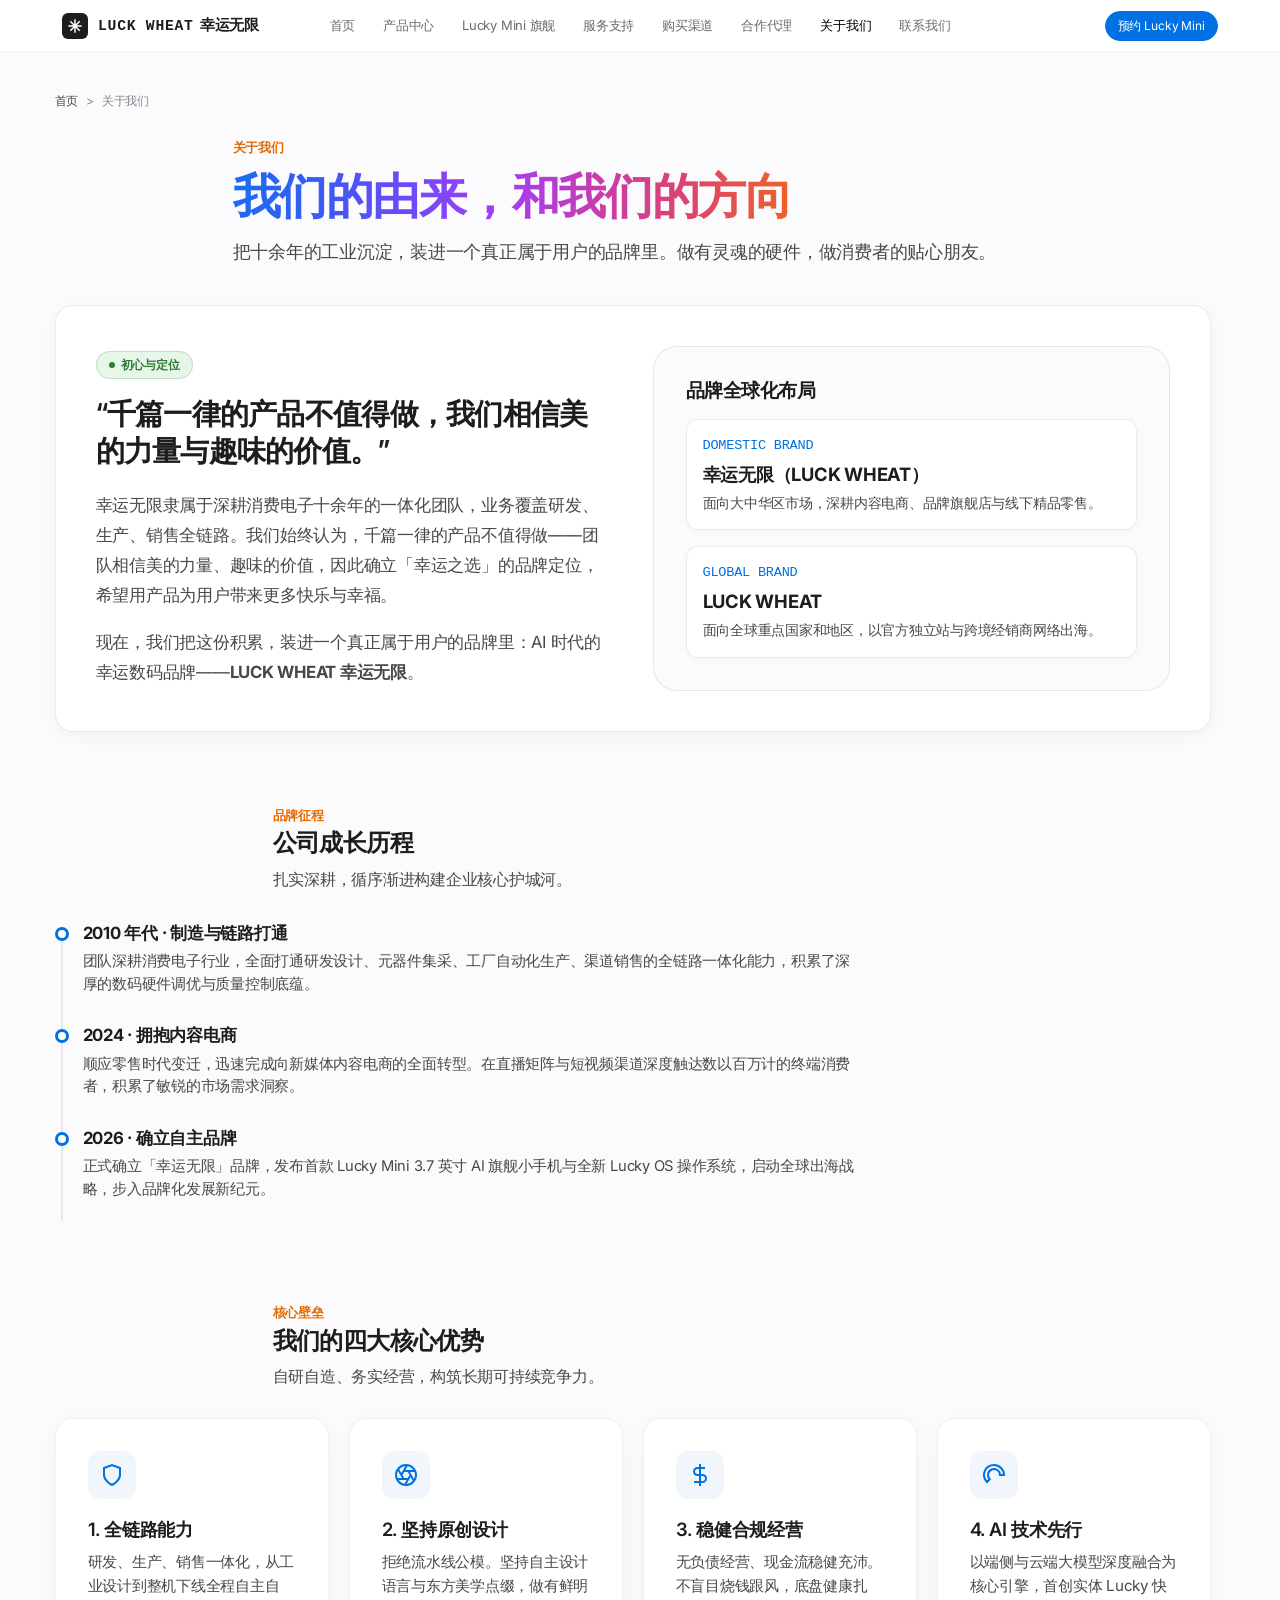
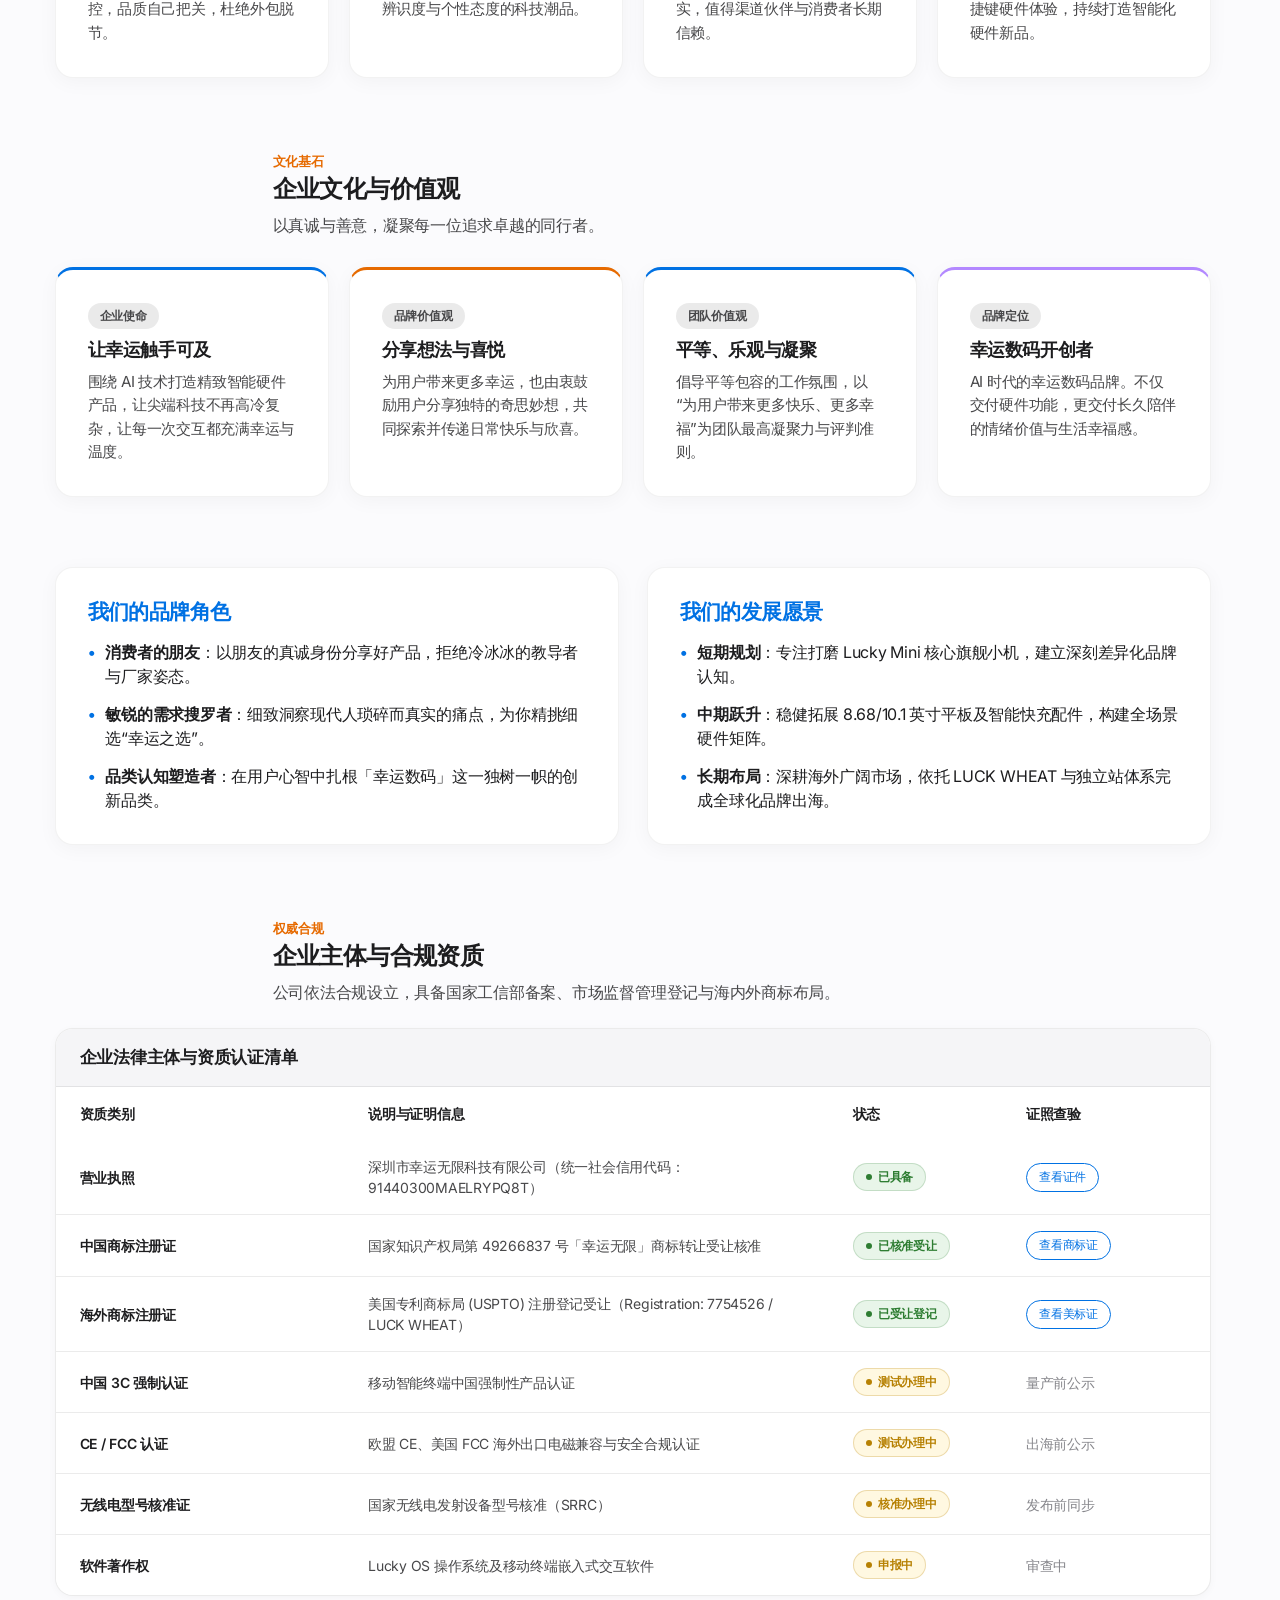
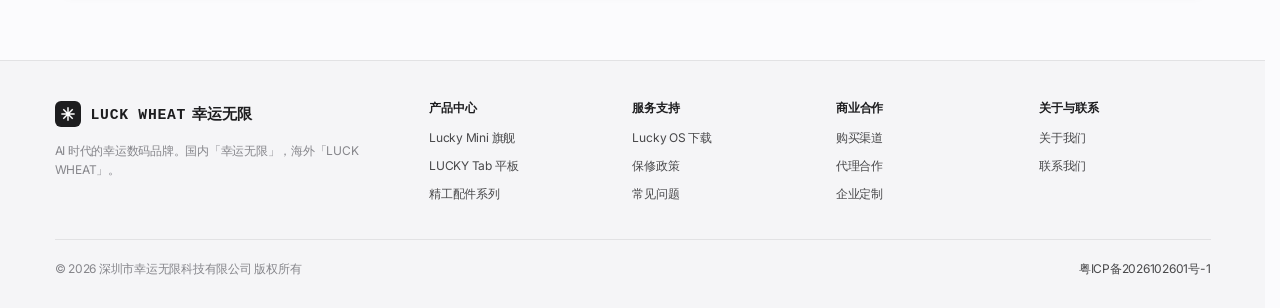
==== about.html @ 223f5fdf "feat: initial commit of luckwheat website" ====
<!DOCTYPE html>
<html lang="zh-CN">
<head>
  <meta charset="UTF-8">
  <meta name="viewport" content="width=device-width, initial-scale=1.0">
  <title>关于我们 - 我们的由来，和我们的方向 | LUCK WHEAT 幸运无限官方网站</title>
  <meta name="description" content="关于幸运无限（Lucky Infinite）与海外品牌 LUCK WHEAT：深耕消费电子十余年一体化团队，自研自产，以 AI 硬件与原创设计打造属于时代的幸运数码。">
  <link rel="stylesheet" href="css/style.css?v=20261116_v6">
</head>
<body>
  <a href="#main-content" class="skip-link">跳转到主要内容</a>

  <header class="site-header">
    <div class="container header-inner">
      <a href="index.html" class="brand-logo" aria-label="幸运无限官方网站首页">
        <div class="brand-symbol">
          <svg viewBox="0 0 24 24" fill="none" stroke="currentColor" stroke-width="2.2">
            <path d="M12 2v20M2 12h20M4.93 4.93l14.14 14.14M4.93 19.07L19.07 4.93"/>
          </svg>
        </div>
        <div class="brand-text">
          <span class="brand-en">LUCK WHEAT</span>
          <span class="brand-cn">幸运无限</span>
        </div>
      </a>

      <nav aria-label="主网站导航">
        <ul class="nav-menu">
          <li><a href="index.html" class="nav-link">首页</a></li>
          <li><a href="products.html" class="nav-link">产品中心</a></li>
          <li><a href="lucky-mini.html" class="nav-link">Lucky Mini 旗舰</a></li>
          <li><a href="support.html" class="nav-link">服务支持</a></li>
          <li><a href="channels.html" class="nav-link">购买渠道</a></li>
          <li><a href="partners.html" class="nav-link">合作代理</a></li>
          <li><a href="about.html" class="nav-link active" aria-current="page">关于我们</a></li>
          <li><a href="contact.html" class="nav-link">联系我们</a></li>
        </ul>
      </nav>

      <div class="header-actions">
        <a href="lucky-mini.html" class="btn btn-primary btn-sm btn-header-cta">预约 Lucky Mini</a>
        <button class="menu-toggle" aria-label="打开导航菜单" aria-expanded="false" type="button">
          <svg viewBox="0 0 24 24" fill="none" stroke="currentColor" stroke-width="2">
            <line x1="3" y1="12" x2="21" y2="12"></line>
            <line x1="3" y1="6" x2="21" y2="6"></line>
            <line x1="3" y1="18" x2="21" y2="18"></line>
          </svg>
        </button>
      </div>
    </div>
  </header>

  <main id="main-content">
    <!-- 8.1 页头 -->
    <section class="section" style="padding-top: 40px; padding-bottom: 40px;" aria-labelledby="about-title">
      <div class="container">
        <nav class="breadcrumbs" aria-label="面包屑导航">
          <a href="index.html">首页</a>
          <span aria-hidden="true">&gt;</span>
          <span aria-current="page">关于我们</span>
        </nav>

        <div class="section-header" style="text-align: left; margin-bottom: 40px; max-width: 800px;">
          <span class="eyebrow">关于我们</span>
          <h1 id="about-title" class="section-title">我们的由来，和我们的方向</h1>
          <p class="section-desc">
            把十余年的工业沉淀，装进一个真正属于用户的品牌里。做有灵魂的硬件，做消费者的贴心朋友。
          </p>
        </div>

        <!-- 8.2 公司简介 -->
        <div class="card" style="padding: 40px; margin-bottom: 70px; background: #ffffff; border: 1px solid rgba(0,0,0,0.08);">
          <div class="grid-2" style="gap: 40px; align-items: center;">
            <div>
              <span class="badge badge-live" style="margin-bottom: 16px;">初心与定位</span>
              <h2 style="font-size: 1.8rem; margin-bottom: 20px; line-height: 1.3;">
                “千篇一律的产品不值得做，我们相信美的力量与趣味的价值。”
              </h2>
              <p style="font-size: 1.05rem; line-height: 1.8; color: var(--text-secondary); margin-bottom: 16px;">
                幸运无限隶属于深耕消费电子十余年的一体化团队，业务覆盖研发、生产、销售全链路。我们始终认为，千篇一律的产品不值得做——团队相信美的力量、趣味的价值，因此确立「幸运之选」的品牌定位，希望用产品为用户带来更多快乐与幸福。
              </p>
              <p style="font-size: 1.05rem; line-height: 1.8; color: var(--text-secondary);">
                现在，我们把这份积累，装进一个真正属于用户的品牌里：AI 时代的幸运数码品牌——<strong>LUCK WHEAT 幸运无限</strong>。
              </p>
            </div>

            <div style="background: #fbfbfd; border: 1px solid var(--border-hairline); border-radius: var(--radius-lg); padding: 32px;">
              <h3 style="font-size: 1.2rem; margin-bottom: 18px; color: var(--text-primary);">品牌全球化布局</h3>
              <div style="display: flex; flex-direction: column; gap: 16px;">
                <div style="padding: 16px; background: #ffffff; border-radius: 12px; border: 1px solid var(--border-hairline); box-shadow: var(--shadow-subtle);">
                  <div style="font-size: 0.85rem; color: var(--brand-primary); font-family: var(--font-mono);">DOMESTIC BRAND</div>
                  <div style="font-size: 1.15rem; font-weight: 700; color: var(--text-primary); margin: 4px 0;">幸运无限（LUCK WHEAT）</div>
                  <p style="font-size: 0.88rem; color: var(--text-secondary);">面向大中华区市场，深耕内容电商、品牌旗舰店与线下精品零售。</p>
                </div>

                <div style="padding: 16px; background: #ffffff; border-radius: 12px; border: 1px solid var(--border-hairline); box-shadow: var(--shadow-subtle);">
                  <div style="font-size: 0.85rem; color: var(--brand-cyan); font-family: var(--font-mono);">GLOBAL BRAND</div>
                  <div style="font-size: 1.15rem; font-weight: 700; color: var(--text-primary); margin: 4px 0;">LUCK WHEAT</div>
                  <p style="font-size: 0.88rem; color: var(--text-secondary);">面向全球重点国家和地区，以官方独立站与跨境经销商网络出海。</p>
                </div>
              </div>
            </div>
          </div>
        </div>

        <!-- 8.3 公司历程三节点 -->
        <section style="margin-bottom: 70px;" aria-labelledby="timeline-title">
          <div class="section-header" style="text-align: left; margin-bottom: 30px;">
            <span class="eyebrow">品牌征程</span>
            <h2 id="timeline-title" style="font-size: 1.5rem; margin-bottom: 10px;">公司成长历程</h2>
            <p style="color: var(--text-secondary);">扎实深耕，循序渐进构建企业核心护城河。</p>
          </div>

          <div class="timeline" style="max-width: 800px;">
            <div class="timeline-item">
              <div class="timeline-year">2010 年代 · 制造与链路打通</div>
              <div class="timeline-content">
                团队深耕消费电子行业，全面打通研发设计、元器件集采、工厂自动化生产、渠道销售的全链路一体化能力，积累了深厚的数码硬件调优与质量控制底蕴。
              </div>
            </div>

            <div class="timeline-item">
              <div class="timeline-year">2024 · 拥抱内容电商</div>
              <div class="timeline-content">
                顺应零售时代变迁，迅速完成向新媒体内容电商的全面转型。在直播矩阵与短视频渠道深度触达数以百万计的终端消费者，积累了敏锐的市场需求洞察。
              </div>
            </div>

            <div class="timeline-item">
              <div class="timeline-year">2026 · 确立自主品牌</div>
              <div class="timeline-content">
                正式确立「幸运无限」品牌，发布首款 Lucky Mini 3.7 英寸 AI 旗舰小手机与全新 Lucky OS 操作系统，启动全球出海战略，步入品牌化发展新纪元。
              </div>
            </div>
          </div>
        </section>

        <!-- 8.4 核心优势四条 -->
        <section style="margin-bottom: 70px;" aria-labelledby="strengths-title">
          <div class="section-header" style="text-align: left; margin-bottom: 30px;">
            <span class="eyebrow">核心壁垒</span>
            <h2 id="strengths-title" style="font-size: 1.5rem; margin-bottom: 10px;">我们的四大核心优势</h2>
            <p style="color: var(--text-secondary);">自研自造、务实经营，构筑长期可持续竞争力。</p>
          </div>

          <div class="grid-4">
            <div class="card">
              <div class="card-icon">
                <svg viewBox="0 0 24 24" fill="none" stroke="currentColor" stroke-width="2"><path d="M12 22s8-4 8-10V5l-8-3-8 3v7c0 6 8 10 8 10z"></path></svg>
              </div>
              <h3 class="card-title" style="font-size: 1.15rem;">1. 全链路能力</h3>
              <p class="card-desc">研发、生产、销售一体化，从工业设计到整机下线全程自主自控，品质自己把关，杜绝外包脱节。</p>
            </div>

            <div class="card">
              <div class="card-icon">
                <svg viewBox="0 0 24 24" fill="none" stroke="currentColor" stroke-width="2"><circle cx="12" cy="12" r="10"></circle><path d="M14.31 8l5.74 9.94M9.69 8h11.48M7.38 12l5.74-9.94M9.69 16L3.95 6.06M14.31 16H2.83M16.62 12l-5.74 9.94"></path></svg>
              </div>
              <h3 class="card-title" style="font-size: 1.15rem;">2. 坚持原创设计</h3>
              <p class="card-desc">拒绝流水线公模。坚持自主设计语言与东方美学点缀，做有鲜明辨识度与个性态度的科技潮品。</p>
            </div>

            <div class="card">
              <div class="card-icon">
                <svg viewBox="0 0 24 24" fill="none" stroke="currentColor" stroke-width="2"><line x1="12" y1="1" x2="12" y2="23"></line><path d="M17 5H9.5a3.5 3.5 0 0 0 0 7h5a3.5 3.5 0 0 1 0 7H6"></path></svg>
              </div>
              <h3 class="card-title" style="font-size: 1.15rem;">3. 稳健合规经营</h3>
              <p class="card-desc">无负债经营、现金流稳健充沛。不盲目烧钱跟风，底盘健康扎实，值得渠道伙伴与消费者长期信赖。</p>
            </div>

            <div class="card">
              <div class="card-icon">
                <svg viewBox="0 0 24 24" fill="none" stroke="currentColor" stroke-width="2"><path d="M12 2a10 10 0 0 0-7.07 17.07l2.83-2.83A6 6 0 1 1 18 12h4a10 10 0 0 0-10-10z"></path></svg>
              </div>
              <h3 class="card-title" style="font-size: 1.15rem;">4. AI 技术先行</h3>
              <p class="card-desc">以端侧与云端大模型深度融合为核心引擎，首创实体 Lucky 快捷键硬件体验，持续打造智能化硬件新品。</p>
            </div>
          </div>
        </section>

        <!-- 8.5 企业文化四卡 -->
        <section style="margin-bottom: 70px;" aria-labelledby="culture-title">
          <div class="section-header" style="text-align: left; margin-bottom: 30px;">
            <span class="eyebrow">文化基石</span>
            <h2 id="culture-title" style="font-size: 1.5rem; margin-bottom: 10px;">企业文化与价值观</h2>
            <p style="color: var(--text-secondary);">以真诚与善意，凝聚每一位追求卓越的同行者。</p>
          </div>

          <div class="grid-4">
            <div class="card" style="border-top: 3px solid var(--brand-primary);">
              <span class="badge badge-subtle" style="margin-bottom: 10px;">企业使命</span>
              <h3 class="card-title" style="font-size: 1.15rem;">让幸运触手可及</h3>
              <p class="card-desc">围绕 AI 技术打造精致智能硬件产品，让尖端科技不再高冷复杂，让每一次交互都充满幸运与温度。</p>
            </div>

            <div class="card" style="border-top: 3px solid var(--brand-accent);">
              <span class="badge badge-subtle" style="margin-bottom: 10px;">品牌价值观</span>
              <h3 class="card-title" style="font-size: 1.15rem;">分享想法与喜悦</h3>
              <p class="card-desc">为用户带来更多幸运，也由衷鼓励用户分享独特的奇思妙想，共同探索并传递日常快乐与欣喜。</p>
            </div>

            <div class="card" style="border-top: 3px solid var(--brand-cyan);">
              <span class="badge badge-subtle" style="margin-bottom: 10px;">团队价值观</span>
              <h3 class="card-title" style="font-size: 1.15rem;">平等、乐观与凝聚</h3>
              <p class="card-desc">倡导平等包容的工作氛围，以“为用户带来更多快乐、更多幸福”为团队最高凝聚力与评判准则。</p>
            </div>

            <div class="card" style="border-top: 3px solid #b388ff;">
              <span class="badge badge-subtle" style="margin-bottom: 10px;">品牌定位</span>
              <h3 class="card-title" style="font-size: 1.15rem;">幸运数码开创者</h3>
              <p class="card-desc">AI 时代的幸运数码品牌。不仅交付硬件功能，更交付长久陪伴的情绪价值与生活幸福感。</p>
            </div>
          </div>
        </section>

        <!-- 8.6 品牌角色与愿景 -->
        <section style="margin-bottom: 70px;" aria-labelledby="vision-title">
          <div class="grid-2" style="gap: 28px;">
            <div class="card" style="background: #ffffff;">
              <h3 style="font-size: 1.3rem; margin-bottom: 16px; color: var(--brand-primary);">我们的品牌角色</h3>
              <ul style="list-style: none; display: flex; flex-direction: column; gap: 14px;">
                <li style="display: flex; gap: 10px; align-items: flex-start;">
                  <span style="color: var(--brand-primary); font-weight: 700;">•</span>
                  <span><strong>消费者的朋友</strong>：以朋友的真诚身份分享好产品，拒绝冷冰冰的教导者与厂家姿态。</span>
                </li>
                <li style="display: flex; gap: 10px; align-items: flex-start;">
                  <span style="color: var(--brand-primary); font-weight: 700;">•</span>
                  <span><strong>敏锐的需求搜罗者</strong>：细致洞察现代人琐碎而真实的痛点，为你精挑细选“幸运之选”。</span>
                </li>
                <li style="display: flex; gap: 10px; align-items: flex-start;">
                  <span style="color: var(--brand-primary); font-weight: 700;">•</span>
                  <span><strong>品类认知塑造者</strong>：在用户心智中扎根「幸运数码」这一独树一帜的创新品类。</span>
                </li>
              </ul>
            </div>

            <div class="card" style="background: #ffffff;">
              <h3 style="font-size: 1.3rem; margin-bottom: 16px; color: var(--brand-cyan);">我们的发展愿景</h3>
              <ul style="list-style: none; display: flex; flex-direction: column; gap: 14px;">
                <li style="display: flex; gap: 10px; align-items: flex-start;">
                  <span style="color: var(--brand-cyan); font-weight: 700;">•</span>
                  <span><strong>短期规划</strong>：专注打磨 Lucky Mini 核心旗舰小机，建立深刻差异化品牌认知。</span>
                </li>
                <li style="display: flex; gap: 10px; align-items: flex-start;">
                  <span style="color: var(--brand-cyan); font-weight: 700;">•</span>
                  <span><strong>中期跃升</strong>：稳健拓展 8.68/10.1 英寸平板及智能快充配件，构建全场景硬件矩阵。</span>
                </li>
                <li style="display: flex; gap: 10px; align-items: flex-start;">
                  <span style="color: var(--brand-cyan); font-weight: 700;">•</span>
                  <span><strong>长期布局</strong>：深耕海外广阔市场，依托 LUCK WHEAT 与独立站体系完成全球化品牌出海。</span>
                </li>
              </ul>
            </div>
          </div>
        </section>

        <!-- 8.7 企业资质表 (配真实证照预览按钮与证书图片展示) -->
        <section id="qualifications" aria-labelledby="certs-heading">
          <div class="section-header" style="text-align: left; margin-bottom: 24px;">
            <span class="eyebrow">权威合规</span>
            <h2 id="certs-heading" style="font-size: 1.5rem; margin-bottom: 10px;">企业主体与合规资质</h2>
            <p style="color: var(--text-secondary);">
              公司依法合规设立，具备国家工信部备案、市场监督管理登记与海内外商标布局。
            </p>
          </div>

          <div class="table-container">
            <table class="data-table" aria-label="企业主体资质与产品认证状态表">
              <caption>企业法律主体与资质认证清单</caption>
              <thead>
                <tr>
                  <th scope="col" style="width: 25%;">资质类别</th>
                  <th scope="col">说明与证明信息</th>
                  <th scope="col" style="width: 15%;">状态</th>
                  <th scope="col" style="width: 18%;">证照查验</th>
                </tr>
              </thead>
              <tbody>
                <tr>
                  <th scope="row">营业执照</th>
                  <td>深圳市幸运无限科技有限公司（统一社会信用代码：91440300MAELRYPQ8T）</td>
                  <td><span class="badge badge-live">已具备</span></td>
                  <td>
                    <button type="button" class="btn btn-outline btn-sm" data-cert-target data-cert-src="images/business-license.png" data-cert-title="深圳市市场监督管理局 - 营业执照扫描件">
                      查看证件
                    </button>
                  </td>
                </tr>
                <tr>
                  <th scope="row">中国商标注册证</th>
                  <td>国家知识产权局第 49266837 号「幸运无限」商标转让受让核准</td>
                  <td><span class="badge badge-live">已核准受让</span></td>
                  <td>
                    <button type="button" class="btn btn-outline btn-sm" data-cert-target data-cert-src="images/trademark-cn.jpg" data-cert-title="国家知识产权局商标注册证（第49266837号）">
                      查看商标证
                    </button>
                  </td>
                </tr>
                <tr>
                  <th scope="row">海外商标注册证</th>
                  <td>美国专利商标局 (USPTO) 注册登记受让（Registration: 7754526 / LUCK WHEAT）</td>
                  <td><span class="badge badge-live">已受让登记</span></td>
                  <td>
                    <button type="button" class="btn btn-outline btn-sm" data-cert-target data-cert-src="images/trademark-uspto.jpg" data-cert-title="美国专利商标局 USPTO 登记文件">
                      查看美标证
                    </button>
                  </td>
                </tr>
                <tr>
                  <th scope="row">中国 3C 强制认证</th>
                  <td>移动智能终端中国强制性产品认证</td>
                  <td><span class="badge badge-pending">测试办理中</span></td>
                  <td><span style="color: var(--text-muted); font-size: 0.85rem;">量产前公示</span></td>
                </tr>
                <tr>
                  <th scope="row">CE / FCC 认证</th>
                  <td>欧盟 CE、美国 FCC 海外出口电磁兼容与安全合规认证</td>
                  <td><span class="badge badge-pending">测试办理中</span></td>
                  <td><span style="color: var(--text-muted); font-size: 0.85rem;">出海前公示</span></td>
                </tr>
                <tr>
                  <th scope="row">无线电型号核准证</th>
                  <td>国家无线电发射设备型号核准（SRRC）</td>
                  <td><span class="badge badge-pending">核准办理中</span></td>
                  <td><span style="color: var(--text-muted); font-size: 0.85rem;">发布前同步</span></td>
                </tr>
                <tr>
                  <th scope="row">软件著作权</th>
                  <td>Lucky OS 操作系统及移动终端嵌入式交互软件</td>
                  <td><span class="badge badge-pending">申报中</span></td>
                  <td><span style="color: var(--text-muted); font-size: 0.85rem;">审查中</span></td>
                </tr>
              </tbody>
            </table>
          </div>
        </section>
      </div>
    </section>
  </main>

  <!-- 原生资质预览模态框 (规范 12. Modals and Native Dialogs) -->
  <dialog id="cert-dialog" class="cert-dialog" aria-labelledby="dialog-cert-title">
    <div class="dialog-header">
      <h3 id="dialog-cert-title" style="font-size: 1.1rem; color: #fff;">资质证书原件扫描件</h3>
      <button type="button" class="dialog-close" aria-label="关闭资质预览弹窗">
        <svg viewBox="0 0 24 24" fill="none" stroke="currentColor" stroke-width="2" style="width: 24px; height: 24px;">
          <line x1="18" y1="6" x2="6" y2="18"></line>
          <line x1="6" y1="6" x2="18" y2="18"></line>
        </svg>
      </button>
    </div>
    <div class="dialog-body">
      <img id="dialog-cert-img" src="" alt="官方主体资质证书高清扫描件">
    </div>
  </dialog>

  <footer class="site-footer">
    <div class="container">
      <div class="footer-top">
        <div class="footer-brand-info">
          <div class="brand-logo">
            <div class="brand-symbol">
              <svg viewBox="0 0 24 24" fill="none" stroke="currentColor" stroke-width="2.2">
                <path d="M12 2v20M2 12h20M4.93 4.93l14.14 14.14M4.93 19.07L19.07 4.93"/>
              </svg>
            </div>
            <div class="brand-text">
              <span class="brand-en">LUCK WHEAT</span>
              <span class="brand-cn">幸运无限</span>
            </div>
          </div>
          <p class="footer-desc">AI 时代的幸运数码品牌。国内「幸运无限」，海外「LUCK WHEAT」。</p>
        </div>
        <div class="footer-col">
          <h3>产品中心</h3>
          <ul class="footer-links">
            <li><a href="lucky-mini.html">Lucky Mini 旗舰</a></li>
            <li><a href="products.html">LUCKY Tab 平板</a></li>
            <li><a href="products.html">精工配件系列</a></li>
          </ul>
        </div>
        <div class="footer-col">
          <h3>服务支持</h3>
          <ul class="footer-links">
            <li><a href="support.html#lucky-os">Lucky OS 下载</a></li>
            <li><a href="support.html#warranty">保修政策</a></li>
            <li><a href="support.html#faq">常见问题</a></li>
          </ul>
        </div>
        <div class="footer-col">
          <h3>商业合作</h3>
          <ul class="footer-links">
            <li><a href="channels.html">购买渠道</a></li>
            <li><a href="partners.html">代理合作</a></li>
            <li><a href="partners.html">企业定制</a></li>
          </ul>
        </div>
        <div class="footer-col">
          <h3>关于与联系</h3>
          <ul class="footer-links">
            <li><a href="about.html">关于我们</a></li>
            <li><a href="contact.html">联系我们</a></li>
          </ul>
        </div>
      </div>
      <div class="footer-bottom">
        <div class="footer-legal-row">
          <div>© 2026 深圳市幸运无限科技有限公司 版权所有</div>
          <div><a href="http://beian.miit.gov.cn" target="_blank" rel="noopener noreferrer" class="footer-icp-link">粤ICP备2026102601号-1</a></div>
        </div>
      </div>
    </div>
  </footer>

  <script src="data/site_default_data.js"></script>
  <script src="js/cms-bridge.js"></script>
  <script src="js/main.js"></script>
</body>
</html>
---- css/style.css ----
/* ==========================================================================
   幸运无限 (Lucky Infinite / LUCK WHEAT) 官方网站样式系统
   设计风格: Apple (苹果) 极简科技美学 · 顶级浅色系 (Pure Studio Light)
   特征: 极简纯净浅暖白底色 (#fbfbfd)、Inter & SF Pro 现代排版、微米级发丝线、磨砂玻璃导航、经典 Apple 蓝与暖金 Lucky 键
   ========================================================================== */

@import url('https://fonts.googleapis.com/css2?family=Inter:wght@300;400;500;600;700&display=swap');

:root {
  /* Apple 字体栈 (优先 Inter 与 SF Pro 现代排版，完美融合中文系统字体) */
  --font-sans: "Inter", -apple-system, BlinkMacSystemFont, "SF Pro Display", "SF Pro Text", "PingFang SC", "Hiragino Sans GB", "Microsoft YaHei", "WenQuanYi Micro Hei", sans-serif;
  --font-mono: "SF Mono", ui-monospace, Menlo, Monaco, Consolas, monospace;

  /* Apple 经典纯净浅色系色彩体系 (Pure Light Studio) */
  --bg-page: #fbfbfd;               /* Apple 标志性极简纯净暖白底色 */
  --bg-surface: #ffffff;            /* 纯白模块与卡片底色 */
  --bg-surface-secondary: #f5f5f7;  /* 柔和浅灰交替对比底色 */
  --bg-nav: rgba(255, 255, 255, 0.85); /* 磨砂玻璃质感 */
  --bg-dark-accent: #1d1d1f;

  /* 边框与微米级分割线 */
  --border-hairline: rgba(0, 0, 0, 0.08); /* 视网膜发丝线 */
  --border-light: rgba(0, 0, 0, 0.05);
  --border-focus: #0071e3;

  /* 文本颜色 */
  --text-primary: #1d1d1f;          /* 苹果标志性浓黑钛金 (深邃且高清晰度) */
  --text-secondary: #48484a;        /* 经优化的高级石墨深灰，字字清晰 */
  --text-muted: #86868b;            /* 辅助说明灰 */
  --text-light: #ffffff;

  /* 交互色彩 - Apple Blue & 暖金 Lucky Action */
  --apple-blue: #0071e3;            /* Apple 标志性交互蓝 */
  --apple-blue-hover: #0077ed;
  --apple-blue-subtle: #f0f6fc;
  --lucky-action: #e66a00;          /* 精致钛金暖琥珀橙 (更具工业质感，避免刺眼荧光) */
  --lucky-action-subtle: rgba(230, 106, 0, 0.08);

  /* 兼容与映射色彩 */
  --brand-primary: #0071e3;
  --brand-accent: #e66a00;
  --brand-cyan: #0071e3;

  /* 圆角规范 (Apple Squircle 风格) */
  --radius-xs: 6px;
  --radius-sm: 10px;
  --radius-md: 18px;
  --radius-lg: 24px;
  --radius-pill: 980px;

  /* 阴影规范 */
  --shadow-subtle: 0 2px 8px rgba(0, 0, 0, 0.03);
  --shadow-card: 0 4px 20px rgba(0, 0, 0, 0.04);
  --shadow-elevated: 0 12px 32px rgba(0, 0, 0, 0.07);
  --shadow-hover: 0 16px 42px rgba(0, 0, 0, 0.10);

  /* 布局控制 */
  --container-max: 1200px;
  --container-narrow: 840px;
  --header-height: 52px;            /* Apple 极简导航条高度 */

  /* 动效 */
  --transition-fast: 0.18s cubic-bezier(0.25, 0.1, 0.25, 1);
  --transition-normal: 0.3s cubic-bezier(0.25, 0.1, 0.25, 1);
}

/* 基础重置 */
*, *::before, *::after {
  box-sizing: border-box;
  margin: 0;
  padding: 0;
}

html {
  font-family: var(--font-sans);
  background-color: var(--bg-page);
  color: var(--text-primary);
  line-height: 1.5;
  letter-spacing: -0.015em;
  scroll-behavior: smooth;
  scrollbar-gutter: stable; /* 稳定视口宽度，彻底消除换页时滚动条出现/消失导致的水平位移与抖动 */
  -webkit-font-smoothing: antialiased;
  -moz-osx-font-smoothing: grayscale;
}

body {
  min-height: 100vh;
  display: flex;
  flex-direction: column;
  background-color: var(--bg-page);
  padding-top: var(--header-height);
  overflow-x: hidden;
  width: 100%;
}

body.nav-open {
  overflow: hidden;
}

/* 无障碍跳跃链接 */
.skip-link:where(:not(:focus-within, :active)) {
  position: absolute !important;
  clip-path: inset(50%) !important;
  overflow: hidden !important;
  width: 1px !important;
  height: 1px !important;
  margin: -1px !important;
  padding: 0 !important;
  border: 0 !important;
  white-space: nowrap !important;
}

.skip-link:focus {
  position: fixed;
  top: 10px;
  left: 10px;
  z-index: 99999;
  background: var(--apple-blue);
  color: #fff;
  padding: 8px 18px;
  border-radius: var(--radius-pill);
  font-size: 13px;
  font-weight: 500;
  box-shadow: var(--shadow-elevated);
}

:focus-visible {
  outline: 2px solid var(--apple-blue);
  outline-offset: 2px;
}

/* 容器定义 */
.container {
  width: 100%;
  max-width: var(--container-max);
  margin-left: auto;
  margin-right: auto;
  padding-left: 22px;
  padding-right: 22px;
}

.container-narrow {
  max-width: var(--container-narrow);
}

/* 标题规范 (Apple 纯正排版) */
h1, h2, h3, h4, h5, h6 {
  color: var(--text-primary);
  font-weight: 600;
  letter-spacing: -0.025em;
  line-height: 1.15;
}

p {
  color: var(--text-secondary);
  font-weight: 400;
}

a {
  color: inherit;
  text-decoration: none;
  transition: color var(--transition-fast);
}

/* ==========================================================================
   Apple 经典导航栏 (Global Nav)
   ========================================================================== */
.site-header {
  position: fixed;
  top: 0;
  left: 0;
  right: 0;
  width: 100%;
  z-index: 9999;
  height: var(--header-height);
  background: rgba(255, 255, 255, 0.85);
  backdrop-filter: saturate(180%) blur(20px);
  -webkit-backdrop-filter: saturate(180%) blur(20px);
  border-bottom: 1px solid var(--border-light);
  transition: background var(--transition-normal);
  will-change: transform;
  -webkit-transform: translateZ(0);
  transform: translateZ(0);
}

.header-inner {
  display: flex;
  align-items: center;
  justify-content: space-between;
  height: 100%;
}

.brand-logo {
  display: inline-flex;
  align-items: center;
  gap: 10px;
  color: var(--text-primary);
}

.header-inner .brand-logo {
  flex: 0 0 220px; /* 桌面端仅在头部保持 220px 宽度以锁定中间导航菜单绝对居中，不污染页脚等其他位置 */
}

.brand-symbol {
  width: 26px;
  height: 26px;
  border-radius: 6px;
  background: #1d1d1f;
  display: flex;
  align-items: center;
  justify-content: center;
  color: #fff;
  transition: transform var(--transition-fast);
}

.brand-symbol svg {
  width: 16px;
  height: 16px;
}

.brand-logo:hover .brand-symbol {
  transform: scale(1.05);
}

.brand-text {
  display: flex;
  align-items: baseline;
  gap: 6px;
}

.brand-en {
  font-family: var(--font-mono);
  font-size: 0.92rem;
  font-weight: 700;
  letter-spacing: 0.05em;
  color: var(--text-primary);
}

.brand-cn {
  font-size: 0.95rem;
  font-weight: 600;
  letter-spacing: -0.01em;
  color: var(--text-primary);
}

.brand-title {
  display: flex;
  align-items: baseline;
  gap: 6px;
  font-size: 0.95rem;
  font-weight: 600;
  letter-spacing: -0.01em;
  color: var(--text-primary);
  line-height: 1;
}

.brand-subtitle {
  font-size: 0.65rem;
  color: var(--text-muted);
  letter-spacing: 0.08em;
  font-weight: 500;
}

/* 导航链接容器：绝对居中 */
.header-inner nav {
  flex: 1;
  display: flex;
  justify-content: center;
}

.nav-menu {
  display: flex;
  align-items: center;
  justify-content: center;
  list-style: none;
  gap: 28px;
}

.mobile-menu-cta {
  display: none;
}

/* 纯正 Apple 官网 Global Nav 样式：纯净无下划线，物理字重恒定，绝对零位移 */
.nav-link {
  font-size: 13px;
  font-weight: 400;
  color: var(--text-primary);
  opacity: 0.65;
  padding: 8px 0;
  transition: opacity var(--transition-fast), color var(--transition-fast);
  position: relative;
  display: inline-block;
  white-space: nowrap;
}

.nav-link:hover {
  opacity: 1;
  color: #000000;
}

.nav-link.active,
.nav-link[aria-current="page"] {
  opacity: 1;
  color: #000000;
  font-weight: 400; /* 与普通态完全相同物理字重，彻底消除任何字宽变化引起的抖动 */
}

/* 彻底移除下划线 */
.nav-link.active::after,
.nav-link[aria-current="page"]::after {
  display: none !important;
}

.header-actions {
  display: flex;
  align-items: center;
  justify-content: flex-end;
  gap: 12px;
  flex: 0 0 220px; /* 与左侧 .brand-logo 严格等宽 220px，保证中间导航菜单绝对居中死锁 */
}

.menu-toggle {
  display: none;
  background: transparent;
  border: none;
  color: var(--text-primary);
  cursor: pointer;
  padding: 6px;
}

/* ==========================================================================
   Apple 经典按钮体系 (Pill Buttons)
   ========================================================================== */
.btn {
  display: inline-flex;
  align-items: center;
  justify-content: center;
  gap: 6px;
  padding: 9px 18px;
  border-radius: var(--radius-pill);
  font-size: 14px;
  font-weight: 400;
  cursor: pointer;
  border: 1px solid transparent;
  transition: all var(--transition-fast);
  white-space: nowrap;
  letter-spacing: -0.01em;
}

/* Apple 蓝按钮 */
.btn-primary {
  background: var(--apple-blue);
  color: #ffffff;
  border-color: var(--apple-blue);
}

.btn-primary:hover {
  background: var(--apple-blue-hover);
  border-color: var(--apple-blue-hover);
  box-shadow: 0 4px 14px rgba(0, 113, 227, 0.3);
}

/* 经典深灰/描边按钮 */
.btn-secondary {
  background: #ffffff;
  color: var(--text-primary);
  border: 1px solid var(--border-hairline);
  box-shadow: var(--shadow-subtle);
}

.btn-secondary:hover {
  background: #fbfbfd;
  border-color: #86868b;
  color: #000;
}

.btn-outline {
  background: transparent;
  color: var(--apple-blue);
  border: 1px solid var(--apple-blue);
}

.btn-outline:hover {
  background: var(--apple-blue);
  color: #fff;
}

.btn-sm {
  padding: 5px 12px;
  font-size: 12px;
}

.btn-lg {
  padding: 12px 26px;
  font-size: 16px;
  font-weight: 500;
}

/* 状态徽标 Badge */
.badge {
  display: inline-flex;
  align-items: center;
  gap: 6px;
  padding: 4px 12px;
  border-radius: var(--radius-pill);
  font-size: 12px;
  font-weight: 600;
  letter-spacing: -0.01em;
}

.badge-live {
  background: #e8f5e9;
  color: #2e7d32;
  border: 1px solid rgba(46, 125, 50, 0.2);
}

.badge-live::before {
  content: "";
  width: 6px;
  height: 6px;
  border-radius: 50%;
  background: #2e7d32;
}

.badge-pending {
  background: #fff8e1;
  color: #b78103;
  border: 1px solid rgba(183, 129, 3, 0.25);
}

.badge-pending::before {
  content: "";
  width: 6px;
  height: 6px;
  border-radius: 50%;
  background: #b78103;
}

.badge-subtle {
  background: #eaeaea;
  color: var(--text-secondary);
}

/* 眉标 */
.eyebrow {
  display: inline-block;
  color: #bf4800; /* Apple 橙红/经典产品眉标色 */
  font-size: 14px;
  font-weight: 600;
  letter-spacing: -0.01em;
  margin-bottom: 10px;
}

/* 面包屑 */
.breadcrumbs {
  display: flex;
  align-items: center;
  gap: 8px;
  font-size: 12px;
  color: var(--text-muted);
  margin-bottom: 24px;
}

.breadcrumbs a {
  color: var(--text-secondary);
}

.breadcrumbs a:hover {
  color: var(--apple-blue);
  text-decoration: underline;
}

/* ==========================================================================
   Apple 风格 Hero 首屏大型全幅可切换轮播 Banner (Carousel)
   整张大图作为一个整体进行左右切换，文字置于背景大图之上 (Pure Light Studio)
   ========================================================================== */
.hero-carousel-section {
  padding: 20px 0 36px;
  background: var(--bg-page);
  border-bottom: 1px solid var(--border-light);
  position: relative;
  overflow: hidden;
}

.hero-carousel-wrap {
  position: relative;
  max-width: 1400px;
  margin: 0 auto;
  padding: 0 20px;
}

.hero-carousel-container {
  position: relative;
  width: 100%;
  height: 700px;
  min-height: 620px;
  border-radius: var(--radius-lg);
  overflow: hidden;
  background: #fbfbfd;
  box-shadow: 0 6px 28px rgba(0, 0, 0, 0.05);
  border: 1px solid var(--border-light);
}

.hero-slide {
  position: absolute;
  inset: 0;
  width: 100%;
  height: 100%;
  opacity: 0;
  visibility: hidden;
  transform: scale(1.015);
  transition: opacity 0.65s cubic-bezier(0.25, 0.1, 0.25, 1), transform 0.65s cubic-bezier(0.25, 0.1, 0.25, 1);
  pointer-events: none;
  z-index: 1;
}

.hero-slide.active {
  opacity: 1;
  visibility: visible;
  transform: scale(1);
  pointer-events: auto;
  z-index: 2;
}

/* 整张大图卡片 (整块都是可随时自由更换的大背景图) */
.hero-banner-card {
  position: relative;
  width: 100%;
  height: 100%;
  background-size: cover;
  background-position: center bottom;
  background-repeat: no-repeat;
  display: flex;
  flex-direction: column;
  align-items: center;
  justify-content: flex-start;
  padding-top: 32px;
}

/* 浮动在整张大背景图上方的文字层 */
.hero-banner-overlay {
  position: relative;
  z-index: 5;
  text-align: center;
  max-width: 820px;
  padding: 0 24px;
  display: flex;
  flex-direction: column;
  align-items: center;
}

.eyebrow {
  display: inline-flex;
  align-items: center;
  gap: 7px;
  font-size: 13px;
  font-weight: 600;
  letter-spacing: -0.01em;
  color: var(--lucky-action);
  margin-bottom: 4px;
}

.eyebrow-blue {
  color: var(--apple-blue);
}

.eyebrow-green {
  color: #34c759;
}

.badge-dot {
  width: 7px;
  height: 7px;
  border-radius: 50%;
  background: var(--lucky-action);
}

.badge-dot-blue {
  background: var(--apple-blue);
}

.badge-dot-green {
  background: #34c759;
}

/* Apple Intelligence 官方标志性炫彩渐变大标题 */
.hero-title {
  font-size: clamp(2.4rem, 4.4vw, 3.6rem);
  font-weight: 700;
  line-height: 1.12;
  letter-spacing: -0.03em;
  margin: 4px 0 6px;
  background: linear-gradient(90deg, #1b6df0 0%, #7155e8 26%, #c83aa6 52%, #eb3958 76%, #ef6126 100%);
  -webkit-background-clip: text;
  background-clip: text;
  -webkit-text-fill-color: transparent;
  color: transparent;
  display: inline-block;
}

.gradient-text-apple {
  background: linear-gradient(90deg, #1b6df0 0%, #7155e8 26%, #c83aa6 52%, #eb3958 76%, #ef6126 100%);
  -webkit-background-clip: text;
  background-clip: text;
  -webkit-text-fill-color: transparent;
  color: transparent;
  display: inline-block;
}

.hero-subtitle {
  font-size: clamp(1.15rem, 2vw, 1.55rem);
  font-weight: 400;
  color: var(--text-primary);
  margin: 0 0 4px;
  letter-spacing: -0.015em;
}

.hero-actions {
  display: flex;
  align-items: center;
  justify-content: center;
  gap: 16px;
  margin-top: 14px;
  flex-wrap: wrap;
}

.btn-md {
  padding: 9px 22px;
  font-size: 14px;
  font-weight: 500;
}

/* 位于大图底部的浮动规格徽章 */
.hero-card-badges {
  position: absolute;
  bottom: 28px;
  left: 0;
  right: 0;
  display: flex;
  justify-content: space-between;
  padding: 0 40px;
  pointer-events: none;
  z-index: 6;
}

.hero-floating-badge {
  background: rgba(255, 255, 255, 0.88);
  backdrop-filter: saturate(180%) blur(16px);
  -webkit-backdrop-filter: saturate(180%) blur(16px);
  border: 1px solid rgba(0, 0, 0, 0.08);
  border-radius: var(--radius-pill);
  padding: 8px 18px;
  font-size: 13px;
  font-weight: 500;
  color: var(--text-primary);
  box-shadow: 0 4px 16px rgba(0, 0, 0, 0.06);
  display: flex;
  align-items: center;
  gap: 8px;
}

.pulse-point {
  width: 8px;
  height: 8px;
  border-radius: 50%;
  background: var(--lucky-action);
  display: inline-block;
  box-shadow: 0 0 0 0 rgba(230, 106, 0, 0.7);
  animation: pulse-ring 1.8s infinite;
}

@keyframes pulse-ring {
  0% { box-shadow: 0 0 0 0 rgba(230, 106, 0, 0.7); }
  70% { box-shadow: 0 0 0 8px rgba(230, 106, 0, 0); }
  100% { box-shadow: 0 0 0 0 rgba(230, 106, 0, 0); }
}

/* 轮播悬浮微动圆钮 (Apple 极简磨砂圆钮) */
.carousel-arrow {
  position: absolute;
  top: 50%;
  transform: translateY(-50%);
  z-index: 25;
  width: 44px;
  height: 44px;
  border-radius: 50%;
  background: rgba(255, 255, 255, 0.88);
  backdrop-filter: saturate(180%) blur(16px);
  -webkit-backdrop-filter: saturate(180%) blur(16px);
  border: 1px solid rgba(0, 0, 0, 0.1);
  color: var(--text-primary);
  display: flex;
  align-items: center;
  justify-content: center;
  cursor: pointer;
  transition: all 0.2s cubic-bezier(0.25, 0.1, 0.25, 1);
  box-shadow: 0 4px 14px rgba(0, 0, 0, 0.08);
}

.carousel-arrow svg {
  width: 20px;
  height: 20px;
}

.carousel-arrow:hover {
  background: #ffffff;
  transform: translateY(-50%) scale(1.08);
  box-shadow: 0 6px 22px rgba(0, 0, 0, 0.14);
  color: var(--apple-blue);
}

.carousel-arrow:active {
  transform: translateY(-50%) scale(0.95);
}

.carousel-arrow.prev {
  left: 36px;
}

.carousel-arrow.next {
  right: 36px;
}

/* 轮播底部胶囊指示条 */
.carousel-pagination-bar {
  display: flex;
  align-items: center;
  justify-content: center;
  gap: 12px;
  margin-top: 18px;
  position: relative;
  z-index: 15;
}

.carousel-indicators {
  display: flex;
  align-items: center;
  gap: 8px;
  background: rgba(0, 0, 0, 0.05);
  padding: 5px 12px;
  border-radius: var(--radius-pill);
}

.indicator-pill {
  height: 8px;
  border-radius: var(--radius-pill);
  border: none;
  cursor: pointer;
  transition: all 0.3s cubic-bezier(0.4, 0, 0.2, 1);
  outline: none;
  background: rgba(0, 0, 0, 0.2);
  width: 8px;
  padding: 0;
}

.indicator-pill.active {
  width: 32px;
  background: var(--apple-blue);
}

.indicator-pill:hover:not(.active) {
  background: rgba(0, 0, 0, 0.45);
}

.carousel-play-toggle {
  width: 28px;
  height: 28px;
  border-radius: 50%;
  border: 1px solid rgba(0, 0, 0, 0.1);
  background: rgba(0, 0, 0, 0.04);
  display: flex;
  align-items: center;
  justify-content: center;
  cursor: pointer;
  color: var(--text-secondary);
  transition: all 0.2s ease;
  padding: 0;
}

.carousel-play-toggle:hover {
  background: rgba(0, 0, 0, 0.08);
  color: var(--text-primary);
}

.carousel-play-toggle svg {
  width: 12px;
  height: 12px;
}

@media (max-width: 900px) {
  .hero-carousel-container {
    height: 580px;
    min-height: 520px;
  }
  .hero-card-badges {
    display: none;
  }
}

@media (max-width: 768px) {
  .carousel-arrow {
    display: none; /* 移动端采用触控手势滑动 */
  }
  .hero-carousel-wrap {
    padding: 0 12px;
  }
  .hero-carousel-container {
    height: 520px;
    border-radius: var(--radius-md);
  }
  .hero-banner-card {
    padding-top: 32px;
  }
  .hero-desc {
    font-size: 0.88rem;
  }
}

/* ==========================================================================
   Apple 风格 Hero 首屏
   ========================================================================== */
.hero-section {
  padding: 80px 0 60px;
  text-align: center;
  background: #ffffff; /* Apple 首屏纯白 */
  border-bottom: 1px solid var(--border-light);
  position: relative;
}

.hero-glow {
  display: none; /* 苹果风格崇尚克制纯净，移除霓虹光晕 */
}

.hero-content {
  max-width: 820px;
  margin: 0 auto;
}

.hero-title {
  font-size: clamp(2.5rem, 5.5vw, 4.4rem);
  font-weight: 700;
  letter-spacing: -0.035em;
  color: var(--text-primary);
  margin-bottom: 16px;
  line-height: 1.08;
}

.hero-desc {
  font-size: clamp(1.1rem, 2.2vw, 1.45rem);
  color: var(--text-secondary);
  line-height: 1.5;
  margin-bottom: 32px;
  max-width: 720px;
  margin-left: auto;
  margin-right: auto;
  font-weight: 400;
}

.hero-actions {
  display: flex;
  align-items: center;
  justify-content: center;
  gap: 16px;
  margin-bottom: 48px;
  flex-wrap: wrap;
}

/* Apple 数据横幅 (Clean Metric Band) */
.stats-banner {
  background: var(--bg-surface-secondary);
  border: 1px solid var(--border-hairline);
  border-radius: var(--radius-lg);
  padding: 26px 36px;
  display: grid;
  grid-template-columns: repeat(4, 1fr);
  gap: 20px;
  box-shadow: var(--shadow-subtle);
  margin-top: 20px;
}

.stat-item {
  display: flex;
  flex-direction: column;
  align-items: center;
  text-align: center;
  position: relative;
}

.stat-item:not(:last-child)::after {
  content: "";
  position: absolute;
  right: 0;
  top: 15%;
  height: 70%;
  width: 1px;
  background: var(--border-hairline);
}

.stat-number {
  font-size: 1.9rem;
  font-weight: 700;
  color: var(--text-primary);
  line-height: 1.2;
  margin-bottom: 4px;
  letter-spacing: -0.03em;
}

.stat-label {
  font-size: 13px;
  color: var(--text-muted);
}

/* ==========================================================================
   Section 结构
   ========================================================================== */
.section {
  padding: 80px 0;
}

.section-header {
  text-align: center;
  max-width: 720px;
  margin: 0 auto 50px;
}

.section-title {
  font-size: clamp(2rem, 4vw, 3rem);
  font-weight: 700;
  margin-top: 6px;
  margin-bottom: 14px;
  letter-spacing: -0.03em;
  background: linear-gradient(90deg, #1b6df0 0%, #385bf5 15%, #6a4bf7 30%, #a43cf8 48%, #c63dae 65%, #dc4273 80%, #ef6126 100%);
  -webkit-background-clip: text;
  -webkit-text-fill-color: transparent;
  background-clip: text;
  display: table;
  margin-left: auto;
  margin-right: auto;
}

.section-header[style*="text-align: left"] .section-title,
.section-header.text-left .section-title,
.text-left .section-title {
  margin-left: 0;
  margin-right: auto;
}

.section-desc {
  font-size: 1.15rem;
  color: var(--text-secondary);
  line-height: 1.55;
}

/* 栅格 */
.grid-2 {
  display: grid;
  grid-template-columns: repeat(2, 1fr);
  gap: 24px;
}

.grid-3 {
  display: grid;
  grid-template-columns: repeat(3, 1fr);
  gap: 24px;
}

.grid-4 {
  display: grid;
  grid-template-columns: repeat(4, 1fr);
  gap: 20px;
}

/* ==========================================================================
   Apple 经典卡片 (Pure White Card on Gray Canvas)
   ========================================================================== */
.card {
  background: var(--bg-surface);
  border: 1px solid rgba(0, 0, 0, 0.05);
  border-radius: var(--radius-md);
  padding: 32px;
  box-shadow: var(--shadow-card);
  transition: transform var(--transition-normal), box-shadow var(--transition-normal);
}

.card:hover {
  transform: translateY(-3px);
  box-shadow: var(--shadow-hover);
}

.card-icon {
  width: 48px;
  height: 48px;
  border-radius: 12px;
  background: var(--apple-blue-subtle);
  color: var(--apple-blue);
  display: flex;
  align-items: center;
  justify-content: center;
  margin-bottom: 20px;
}

.card-icon svg {
  width: 24px;
  height: 24px;
}

.card-title {
  font-size: 1.25rem;
  font-weight: 600;
  margin-bottom: 10px;
  color: var(--text-primary);
  letter-spacing: -0.02em;
}

.card-desc {
  font-size: 0.95rem;
  color: var(--text-secondary);
  line-height: 1.55;
}

/* ==========================================================================
   Apple 风格产品卡片 (Product Cards) 与产品中心系列分类
   ========================================================================== */
.series-nav {
  display: flex;
  align-items: center;
  gap: 12px;
  margin-bottom: 36px;
  overflow-x: auto;
  padding: 4px 2px 10px 2px;
  -webkit-overflow-scrolling: touch;
}

button.series-nav-btn,
.series-nav-btn {
  -webkit-appearance: none;
  -moz-appearance: none;
  appearance: none;
  display: inline-flex;
  align-items: center;
  gap: 8px;
  padding: 8px 20px;
  border-radius: var(--radius-pill);
  font-family: inherit;
  font-size: 13.5px;
  font-weight: 500;
  line-height: 1.4;
  color: var(--text-secondary);
  background: #ffffff;
  border: 1px solid rgba(0, 0, 0, 0.08);
  box-shadow: 0 2px 6px rgba(0, 0, 0, 0.02);
  transition: all var(--transition-fast);
  text-decoration: none;
  white-space: nowrap;
  cursor: pointer;
  outline: none;
}

button.series-nav-btn:hover,
.series-nav-btn:hover {
  color: #000;
  border-color: rgba(0, 0, 0, 0.22);
  box-shadow: 0 4px 12px rgba(0, 0, 0, 0.06);
  transform: translateY(-1px);
}

button.series-nav-btn.active,
.series-nav-btn.active {
  color: #fff;
  background: #1d1d1f;
  border-color: #1d1d1f;
  box-shadow: 0 4px 12px rgba(29, 29, 31, 0.2);
}

.series-section {
  padding-top: 10px;
  padding-bottom: 50px;
  border-bottom: 1px solid var(--border-light);
}

.series-section:last-of-type {
  border-bottom: none;
  padding-bottom: 20px;
}

.series-header {
  margin-bottom: 26px;
}

.series-tag {
  display: inline-flex;
  align-items: center;
  gap: 6px;
  font-size: 12px;
  font-weight: 700;
  letter-spacing: 0.06em;
  color: var(--lucky-action);
  margin-bottom: 6px;
}

.series-tag-blue {
  color: var(--apple-blue);
}

.series-tag-green {
  color: #34c759;
}

.series-title {
  font-size: clamp(1.6rem, 2.5vw, 2.1rem);
  font-weight: 600;
  color: var(--text-primary);
  letter-spacing: -0.02em;
  margin-bottom: 6px;
}

.series-desc {
  font-size: 0.96rem;
  color: var(--text-secondary);
  max-width: 680px;
  line-height: 1.5;
}

.product-thumb-img {
  width: 100%;
  height: 100%;
  object-fit: cover;
  transition: transform var(--transition-normal);
}

.product-card:hover .product-thumb-img {
  transform: scale(1.03);
}

/* 产品中心旗舰手机全宽大展台比例 (Hero Showcase Card) */
.hero-phone-card {
  display: grid;
  grid-template-columns: 1.15fr 1fr;
  background: var(--bg-surface);
  border: 1px solid rgba(0, 0, 0, 0.08);
  border-radius: var(--radius-lg);
  overflow: hidden;
  box-shadow: 0 4px 20px rgba(0, 0, 0, 0.04);
  transition: transform var(--transition-normal), box-shadow var(--transition-normal);
  align-items: stretch;
}

.hero-phone-card:hover {
  transform: translateY(-4px);
  box-shadow: 0 12px 32px rgba(0, 0, 0, 0.08);
}

.hero-phone-visual {
  background: linear-gradient(135deg, #f8f9fa 0%, #ececf2 100%);
  display: flex;
  align-items: center;
  justify-content: center;
  padding: 30px;
  position: relative;
  overflow: hidden;
}

.hero-phone-visual img {
  width: 100%;
  max-width: 540px;
  height: auto;
  border-radius: 16px;
  box-shadow: 0 12px 28px rgba(0, 0, 0, 0.12);
  transition: transform var(--transition-normal);
}

.hero-phone-card:hover .hero-phone-visual img {
  transform: scale(1.02);
}

.hero-phone-content {
  padding: 44px 40px;
  display: flex;
  flex-direction: column;
  justify-content: center;
}

.hero-phone-title {
  font-size: clamp(1.8rem, 2.5vw, 2.4rem);
  font-weight: 600;
  color: var(--text-primary);
  letter-spacing: -0.025em;
  margin: 6px 0 8px;
}

.hero-phone-subtitle {
  font-size: 1.15rem;
  color: var(--text-primary);
  font-weight: 500;
  margin-bottom: 12px;
}

.hero-phone-desc {
  font-size: 0.96rem;
  color: var(--text-secondary);
  line-height: 1.6;
  margin-bottom: 24px;
}

.hero-phone-specs {
  display: grid;
  grid-template-columns: 1fr 1fr;
  gap: 14px;
  list-style: none;
  padding: 16px;
  background: #fbfbfd;
  border: 1px solid var(--border-light);
  border-radius: 12px;
  margin-bottom: 28px;
}

.hero-phone-specs li {
  font-size: 0.88rem;
  color: var(--text-secondary);
  display: flex;
  align-items: center;
  gap: 8px;
}

.hero-phone-specs strong {
  font-size: 1rem;
  color: var(--text-primary);
  font-family: var(--font-mono);
}

.hero-phone-footer {
  display: flex;
  align-items: center;
  justify-content: space-between;
  flex-wrap: wrap;
  gap: 16px;
  border-top: 1px solid var(--border-light);
  padding-top: 20px;
}

@media (max-width: 900px) {
  .hero-phone-card {
    grid-template-columns: 1fr;
  }
  .hero-phone-content {
    padding: 28px 20px;
  }
}

.product-card {
  display: flex;
  flex-direction: column;
  height: 100%;
  background: var(--bg-surface);
  border: 1px solid rgba(0, 0, 0, 0.06);
  border-radius: var(--radius-md);
  overflow: hidden;
  box-shadow: var(--shadow-card);
  transition: transform var(--transition-normal), box-shadow var(--transition-normal);
}

.product-card:hover {
  transform: translateY(-4px);
  box-shadow: var(--shadow-hover);
}

.product-card.featured {
  border: 1px solid rgba(0, 113, 227, 0.3);
  box-shadow: 0 8px 30px rgba(0, 113, 227, 0.08);
}

.product-thumb {
  height: 230px;
  background: linear-gradient(180deg, #fbfbfd 0%, #f2f2f7 100%);
  display: flex;
  align-items: center;
  justify-content: center;
  position: relative;
  border-bottom: 1px solid var(--border-light);
}

/* 模拟 Apple 风格微型硬件 */
.product-thumb-visual {
  width: 120px;
  height: 175px;
  border-radius: 22px;
  background: #1c1c1e;
  border: 2px solid #3a3a3c;
  box-shadow: 0 16px 36px rgba(0, 0, 0, 0.25);
  display: flex;
  flex-direction: column;
  position: relative;
  transition: transform var(--transition-normal);
}

.product-card:hover .product-thumb-visual {
  transform: scale(1.04);
}

.product-thumb-screen {
  flex: 1;
  background: radial-gradient(circle at 50% 30%, #2c2c2e 0%, #121214 100%);
  margin: 8px;
  border-radius: 14px;
  display: flex;
  flex-direction: column;
  align-items: center;
  justify-content: center;
  gap: 8px;
  position: relative;
  overflow: hidden;
}

.screen-lucky-ui {
  font-size: 0.65rem;
  color: #fff;
  font-weight: 500;
  background: rgba(255, 255, 255, 0.15);
  padding: 3px 8px;
  border-radius: 100px;
}

.screen-dot {
  width: 28px;
  height: 28px;
  border-radius: 50%;
  background: linear-gradient(135deg, #0071e3 0%, #42a5f5 100%);
  box-shadow: 0 0 14px rgba(0, 113, 227, 0.8);
}

/* 硬件物理 Lucky 实体按键 (类似 Apple Watch Ultra 动作按钮) */
.lucky-button-mock {
  position: absolute;
  left: -4px;
  top: 42px;
  width: 4px;
  height: 26px;
  background: var(--lucky-action);
  border-radius: 2px 0 0 2px;
}

.product-info {
  padding: 24px;
  display: flex;
  flex-direction: column;
  flex: 1;
}

.product-meta {
  display: flex;
  align-items: center;
  justify-content: space-between;
  margin-bottom: 10px;
}

.product-name {
  font-size: 1.25rem;
  font-weight: 600;
  color: var(--text-primary);
  margin-bottom: 8px;
  letter-spacing: -0.02em;
}

.product-description {
  font-size: 0.92rem;
  color: var(--text-secondary);
  line-height: 1.55;
  margin-bottom: 18px;
  flex: 1;
}

.product-features-list {
  list-style: none;
  margin-bottom: 20px;
  display: flex;
  flex-direction: column;
  gap: 8px;
}

.product-features-list li {
  font-size: 0.86rem;
  color: var(--text-secondary);
  display: flex;
  align-items: flex-start;
  gap: 8px;
}

.product-features-list li svg {
  width: 16px;
  height: 16px;
  color: var(--apple-blue);
  flex-shrink: 0;
  margin-top: 2px;
}

.product-footer {
  display: flex;
  align-items: center;
  justify-content: space-between;
  border-top: 1px solid var(--border-light);
  padding-top: 16px;
  margin-top: auto;
}

.product-price {
  display: flex;
  flex-direction: column;
}

.price-main {
  font-size: 1.25rem;
  font-weight: 700;
  color: var(--text-primary);
  letter-spacing: -0.02em;
}

.price-sub {
  font-size: 0.76rem;
  color: var(--text-muted);
}

/* ==========================================================================
   Lucky 键交互模拟器 (Apple 风格交互展台)
   ========================================================================== */
.simulator-wrapper {
  background: var(--bg-surface);
  border: 1px solid rgba(0, 0, 0, 0.08);
  border-radius: var(--radius-lg);
  padding: 48px;
  display: grid;
  grid-template-columns: 1fr 1.3fr;
  gap: 48px;
  align-items: center;
  box-shadow: var(--shadow-card);
}

.simulator-device {
  display: flex;
  flex-direction: column;
  align-items: center;
}

.device-frame {
  width: 230px;
  height: 400px;
  border-radius: 40px;
  background: #1c1c1e;
  border: 5px solid #2c2c2e;
  box-shadow: 0 24px 60px rgba(0, 0, 0, 0.22);
  padding: 12px;
  position: relative;
  display: flex;
  flex-direction: column;
}

.physical-lucky-key {
  position: absolute;
  left: -9px;
  top: 96px;
  width: 9px;
  height: 52px;
  background: linear-gradient(90deg, #ff7a29 0%, #ff521a 100%);
  border-radius: 4px 0 0 4px;
  cursor: pointer;
  box-shadow: -2px 0 10px rgba(255, 106, 0, 0.5);
  transition: transform var(--transition-fast);
}

.physical-lucky-key:hover,
.physical-lucky-key.pressed {
  transform: translateX(4px);
  filter: brightness(1.15);
}

.device-screen {
  flex: 1;
  background: #000000;
  border-radius: 28px;
  display: flex;
  flex-direction: column;
  padding: 16px;
  position: relative;
  overflow: hidden;
  color: #fff;
}

.screen-header {
  display: flex;
  justify-content: space-between;
  align-items: center;
  font-size: 0.72rem;
  color: #8e8e93;
  margin-bottom: 24px;
}

.screen-body {
  flex: 1;
  display: flex;
  flex-direction: column;
  align-items: center;
  justify-content: center;
  text-align: center;
  gap: 14px;
}

.ai-pulse-orb {
  width: 66px;
  height: 66px;
  border-radius: 50%;
  background: linear-gradient(135deg, #0071e3 0%, #34c759 100%);
  box-shadow: 0 0 28px rgba(0, 113, 227, 0.7);
  display: flex;
  align-items: center;
  justify-content: center;
  color: #fff;
  transition: all var(--transition-normal);
}

.screen-title {
  font-size: 0.95rem;
  font-weight: 600;
  color: #fff;
}

.screen-prompt {
  font-size: 0.75rem;
  color: #a1a1a6;
  background: rgba(255, 255, 255, 0.1);
  padding: 6px 12px;
  border-radius: 10px;
  width: 100%;
}

.simulator-guide {
  display: flex;
  flex-direction: column;
  gap: 16px;
}

.guide-step {
  display: flex;
  gap: 16px;
  align-items: flex-start;
  padding: 16px 20px;
  border-radius: var(--radius-sm);
  background: var(--bg-surface-secondary);
  border: 1px solid var(--border-light);
  transition: all var(--transition-fast);
  cursor: pointer;
}

.guide-step:hover,
.guide-step.active {
  background: #ffffff;
  border-color: var(--apple-blue);
  box-shadow: 0 4px 14px rgba(0, 113, 227, 0.12);
}

.guide-num {
  width: 28px;
  height: 28px;
  border-radius: 50%;
  background: #e5e5ea;
  color: var(--text-primary);
  display: flex;
  align-items: center;
  justify-content: center;
  font-weight: 600;
  font-size: 13px;
  flex-shrink: 0;
}

.guide-step.active .guide-num {
  background: var(--apple-blue);
  color: #fff;
}

.guide-text h4 {
  font-size: 1rem;
  font-weight: 600;
  margin-bottom: 4px;
}

.guide-text p {
  font-size: 0.88rem;
  color: var(--text-secondary);
}

/* ==========================================================================
   Apple 风格数据表格 (Clean Data Table)
   ========================================================================== */
.table-container {
  width: 100%;
  overflow-x: auto;
  border-radius: var(--radius-md);
  border: 1px solid var(--border-hairline);
  background: var(--bg-surface);
  box-shadow: var(--shadow-subtle);
  margin: 24px 0;
}

.data-table {
  width: 100%;
  border-collapse: collapse;
  text-align: left;
  font-size: 14px;
}

.data-table caption {
  padding: 16px 24px;
  font-weight: 600;
  font-size: 1.05rem;
  color: var(--text-primary);
  text-align: left;
  border-bottom: 1px solid var(--border-hairline);
  background: var(--bg-surface-secondary);
}

.data-table th,
.data-table td {
  padding: 16px 24px;
  border-bottom: 1px solid var(--border-hairline);
}

.data-table th {
  background: #ffffff;
  color: var(--text-primary);
  font-weight: 600;
}

.data-table td {
  color: var(--text-secondary);
}

.data-table tr:last-child th,
.data-table tr:last-child td {
  border-bottom: none;
}

.data-table tr:hover td {
  background: #fafafc;
}

/* ==========================================================================
   Apple 风格折叠 FAQ (Accordions)
   ========================================================================== */
.faq-list {
  display: flex;
  flex-direction: column;
  gap: 12px;
}

.faq-item {
  background: var(--bg-surface);
  border: 1px solid var(--border-hairline);
  border-radius: var(--radius-sm);
  overflow: hidden;
  transition: all var(--transition-fast);
}

.faq-item:hover {
  border-color: #86868b;
}

.faq-item[open] {
  border-color: var(--apple-blue);
  box-shadow: var(--shadow-subtle);
}

.faq-question {
  padding: 18px 22px;
  font-size: 1.02rem;
  font-weight: 600;
  color: var(--text-primary);
  cursor: pointer;
  display: flex;
  align-items: center;
  justify-content: space-between;
  list-style: none;
}

.faq-question::-webkit-details-marker {
  display: none;
}

.faq-icon {
  width: 18px;
  height: 18px;
  color: var(--apple-blue);
  transition: transform var(--transition-fast);
}

.faq-item[open] .faq-icon {
  transform: rotate(180deg);
}

.faq-answer {
  padding: 0 22px 20px;
  color: var(--text-secondary);
  font-size: 0.95rem;
  line-height: 1.6;
}

/* ==========================================================================
   时间轴 Timeline
   ========================================================================== */
.timeline {
  position: relative;
  padding-left: 28px;
}

.timeline::before {
  content: "";
  position: absolute;
  left: 6px;
  top: 8px;
  bottom: 8px;
  width: 2px;
  background: var(--border-hairline);
}

.timeline-item {
  position: relative;
  padding-bottom: 28px;
}

.timeline-item::before {
  content: "";
  position: absolute;
  left: -28px;
  top: 6px;
  width: 14px;
  height: 14px;
  border-radius: 50%;
  background: #ffffff;
  border: 3px solid var(--apple-blue);
}

.timeline-year {
  font-size: 1.05rem;
  font-weight: 700;
  color: var(--text-primary);
  margin-bottom: 4px;
}

.timeline-content {
  font-size: 0.92rem;
  color: var(--text-secondary);
  line-height: 1.55;
}

/* ==========================================================================
   Apple 风格表单体系 (Forms & Inputs)
   ========================================================================== */
.form-card {
  background: var(--bg-surface);
  border: 1px solid var(--border-hairline);
  border-radius: var(--radius-lg);
  padding: 40px;
  box-shadow: var(--shadow-card);
}

.form-grid {
  display: grid;
  grid-template-columns: repeat(2, 1fr);
  gap: 18px;
}

.form-group {
  display: flex;
  flex-direction: column;
  gap: 6px;
}

.form-group.full-width {
  grid-column: 1 / -1;
}

.form-label {
  font-size: 13px;
  font-weight: 600;
  color: var(--text-primary);
}

.form-label .required {
  color: #ff3b30;
  margin-left: 2px;
}

.form-input,
.form-select,
.form-textarea {
  width: 100%;
  background: #ffffff;
  border: 1px solid var(--border-hairline);
  border-radius: var(--radius-xs);
  padding: 11px 14px;
  color: var(--text-primary);
  font-family: inherit;
  font-size: 14px;
  transition: all var(--transition-fast);
}

.form-input:focus,
.form-select:focus,
.form-textarea:focus {
  border-color: var(--apple-blue);
  box-shadow: 0 0 0 3px rgba(0, 113, 227, 0.15);
  outline: none;
}

.form-input::placeholder,
.form-textarea::placeholder {
  color: var(--text-muted);
}

.form-textarea {
  min-height: 120px;
  resize: vertical;
}

.form-select {
  cursor: pointer;
  appearance: none;
  background-image: url("data:image/svg+xml,%3Csvg xmlns='http://www.w3.org/2000/svg' width='12' height='12' viewBox='0 0 24 24' fill='none' stroke='%2386868b' stroke-width='2.5' stroke-linecap='round' stroke-linejoin='round'%3E%3Cpath d='m6 9 6 6 6-6'/%3E%3C/svg%3E");
  background-repeat: no-repeat;
  background-position: right 14px center;
  background-size: 12px;
  padding-right: 38px;
}

.form-submit-row {
  grid-column: 1 / -1;
  display: flex;
  justify-content: flex-end;
  margin-top: 10px;
}

/* ==========================================================================
   CTA 横幅 (Apple Style Call to Action)
   ========================================================================== */
.cta-banner {
  background: #ffffff;
  border: 1px solid var(--border-hairline);
  border-radius: var(--radius-lg);
  padding: 60px 40px;
  text-align: center;
  box-shadow: var(--shadow-card);
}

.cta-banner h2 {
  font-size: clamp(2rem, 3.8vw, 2.8rem);
  font-weight: 700;
  letter-spacing: -0.03em;
  margin-top: 0;
  margin-bottom: 14px;
  background: linear-gradient(90deg, #1b6df0 0%, #385bf5 15%, #6a4bf7 30%, #a43cf8 48%, #c63dae 65%, #dc4273 80%, #ef6126 100%);
  -webkit-background-clip: text;
  -webkit-text-fill-color: transparent;
  background-clip: text;
  display: table;
  margin-left: auto;
  margin-right: auto;
}

.cta-banner p {
  font-size: 1.15rem;
  max-width: 640px;
  margin: 0 auto 30px;
  color: var(--text-secondary);
}

.cta-actions {
  display: flex;
  align-items: center;
  justify-content: center;
  gap: 16px;
  flex-wrap: wrap;
}

/* ==========================================================================
   Apple 经典页尾 Footer (Apple Site Footer Directory)
   ========================================================================== */
.site-footer {
  margin-top: auto;
  background: #f5f5f7;
  border-top: 1px solid var(--border-hairline);
  padding: 40px 0 30px;
  color: var(--text-secondary);
  font-size: 12px;
}

.footer-top {
  display: grid;
  grid-template-columns: 2fr repeat(4, 1fr);
  gap: 32px;
  margin-bottom: 36px;
  align-items: start;
}

.footer-brand-info {
  display: flex;
  flex-direction: column;
  gap: 12px;
  max-width: 320px;
}

.footer-brand-info .brand-logo {
  flex: initial;
  height: auto;
  margin-bottom: 2px;
}

.footer-desc {
  font-size: 12px;
  line-height: 1.6;
  color: var(--text-muted);
}

.footer-col h3 {
  font-size: 12px;
  font-weight: 600;
  color: var(--text-primary);
  margin-bottom: 14px;
  letter-spacing: -0.01em;
}

.footer-links {
  list-style: none;
  display: flex;
  flex-direction: column;
  gap: 10px;
}

.footer-links a {
  font-size: 12px;
  color: var(--text-secondary);
  transition: color var(--transition-fast);
}

.footer-links a:hover {
  color: var(--text-primary);
  text-decoration: underline;
}

.footer-bottom {
  border-top: 1px solid var(--border-hairline);
  padding-top: 20px;
  display: flex;
  flex-direction: column;
  gap: 10px;
  font-size: 12px;
  color: var(--text-muted);
}

.footer-legal-row {
  display: flex;
  flex-wrap: wrap;
  align-items: center;
  justify-content: space-between;
  gap: 14px;
}

.footer-icp-link {
  color: var(--text-secondary);
  text-decoration: none;
}

.footer-icp-link:hover {
  color: var(--apple-blue);
  text-decoration: underline;
}

/* ==========================================================================
   原生 Dialog 弹窗
   ========================================================================== */
.cert-dialog {
  position: fixed;
  inset: 0;
  margin: auto;
  max-width: 760px;
  width: 90%;
  background: #ffffff;
  border: 1px solid var(--border-hairline);
  border-radius: var(--radius-lg);
  padding: 0;
  box-shadow: 0 24px 60px rgba(0, 0, 0, 0.25);
  color: var(--text-primary);
  z-index: 9999;
}

.cert-dialog::backdrop {
  background: rgba(0, 0, 0, 0.4);
  backdrop-filter: blur(8px);
}

.dialog-header {
  display: flex;
  align-items: center;
  justify-content: space-between;
  padding: 16px 22px;
  border-bottom: 1px solid var(--border-hairline);
}

.dialog-body {
  padding: 24px;
  max-height: 70vh;
  overflow-y: auto;
  text-align: center;
}

.dialog-body img {
  max-height: 60vh;
  margin: 0 auto;
  border-radius: var(--radius-xs);
  box-shadow: var(--shadow-subtle);
}

.dialog-close {
  background: #e5e5ea;
  border: none;
  color: var(--text-secondary);
  cursor: pointer;
  width: 28px;
  height: 28px;
  border-radius: 50%;
  display: flex;
  align-items: center;
  justify-content: center;
}

.dialog-close:hover {
  background: #d1d1d6;
  color: #000;
}

/* ==========================================================================
   移动端响应式断点
   ========================================================================== */
@media (max-width: 1024px) {
  .footer-top {
    grid-template-columns: 1fr 1fr 1fr;
  }
  .footer-brand-info {
    grid-column: 1 / -1;
    max-width: 100%;
  }
  .grid-4 {
    grid-template-columns: repeat(2, 1fr);
  }
  .stats-banner {
    grid-template-columns: repeat(2, 1fr);
  }
  .stat-item:nth-child(2)::after {
    display: none;
  }
  .simulator-wrapper {
    grid-template-columns: 1fr;
  }
}

@media (max-width: 768px) {
  body {
    padding-top: 48px;
  }

  .site-header {
    height: 48px;
  }

  .header-inner {
    padding: 0 16px;
  }

  .brand-logo {
    flex: initial;
    gap: 8px;
  }

  .header-actions {
    flex: initial;
  }

  .brand-symbol {
    width: 22px;
    height: 22px;
    border-radius: 5px;
  }

  .brand-symbol svg {
    width: 14px;
    height: 14px;
  }

  .brand-en {
    font-size: 0.82rem;
  }

  .brand-cn {
    font-size: 0.86rem;
  }

  .nav-menu {
    position: fixed;
    top: 48px;
    left: 0;
    right: 0;
    bottom: 0;
    height: calc(100vh - 48px);
    height: calc(100dvh - 48px);
    background: rgba(255, 255, 255, 0.96);
    backdrop-filter: saturate(180%) blur(25px);
    -webkit-backdrop-filter: saturate(180%) blur(25px);
    flex-direction: column;
    padding: 16px 20px 36px;
    gap: 0;
    transform: translateY(-8px);
    opacity: 0;
    visibility: hidden;
    pointer-events: none;
    transition: opacity 0.25s cubic-bezier(0.25, 0.1, 0.25, 1), transform 0.25s cubic-bezier(0.25, 0.1, 0.25, 1), visibility 0.25s;
    z-index: 9998;
    overflow-y: auto;
    -webkit-overflow-scrolling: touch;
  }

  .nav-menu.open {
    transform: translateY(0);
    opacity: 1;
    visibility: visible;
    pointer-events: auto;
  }

  .nav-menu li {
    width: 100%;
    list-style: none;
  }

  .nav-link {
    font-size: 17px;
    font-weight: 500;
    color: #1d1d1f;
    padding: 13px 4px;
    width: 100%;
    display: flex;
    align-items: center;
    justify-content: space-between;
    border-bottom: 1px solid rgba(0, 0, 0, 0.06);
    transition: color 0.15s ease, padding-left 0.15s ease;
  }

  .nav-link:hover, .nav-link:active {
    color: var(--apple-blue);
    padding-left: 6px;
  }

  .nav-link.active {
    color: var(--apple-blue);
    font-weight: 500;
  }

  .nav-link.active::after {
    display: none;
  }

  .mobile-menu-cta {
    display: block !important;
    width: 100%;
    padding-top: 18px;
  }

  .mobile-menu-cta .btn {
    width: 100%;
    padding: 12px 20px;
    font-size: 15px;
    font-weight: 500;
    box-shadow: 0 4px 14px rgba(0, 113, 227, 0.25);
  }

  .menu-toggle {
    display: flex;
    align-items: center;
    justify-content: center;
    width: 38px;
    height: 38px;
    border-radius: 50%;
    transition: background 0.15s ease;
  }

  .menu-toggle:active {
    background: rgba(0, 0, 0, 0.05);
  }

  .menu-toggle svg {
    width: 20px;
    height: 20px;
    transition: transform 0.25s ease;
  }

  .menu-toggle.active svg {
    transform: rotate(90deg);
  }

  .header-actions .btn-header-cta {
    display: none;
  }

  .grid-2, .grid-3, .grid-4 {
    grid-template-columns: 1fr;
  }

  .form-grid {
    grid-template-columns: 1fr;
  }

  .stats-banner {
    grid-template-columns: 1fr;
    gap: 20px;
    padding: 20px;
  }

  .stat-item::after {
    display: none !important;
  }

  .footer-top {
    grid-template-columns: 1fr;
    gap: 24px;
  }

  .simulator-wrapper {
    padding: 24px;
  }
}

/* ==========================================================================
   产品中心 - 产品详情视窗 (Product Detail Modal)
   移动端全屏 (100vw x 100vh)，PC 端显示 2/3 的屏 (66.666vw)
   支持图片上传、即时预览与本地持久化
   ========================================================================== */
.product-detail-modal {
  position: fixed;
  inset: 0;
  z-index: 99999;
  display: flex;
  align-items: center;
  justify-content: center;
  opacity: 0;
  visibility: hidden;
  transition: opacity 0.28s ease, visibility 0.28s ease;
}

.product-detail-modal.active {
  opacity: 1;
  visibility: visible;
}

.product-detail-modal-backdrop {
  position: absolute;
  inset: 0;
  background: rgba(0, 0, 0, 0.68);
  backdrop-filter: blur(14px);
  -webkit-backdrop-filter: blur(14px);
  cursor: pointer;
}

.product-detail-modal-dialog {
  position: relative;
  z-index: 2;
  background: #ffffff;
  color: var(--text-primary);
  box-shadow: 0 30px 80px rgba(0, 0, 0, 0.35);
  display: flex;
  transition: transform 0.3s cubic-bezier(0.16, 1, 0.3, 1);
  transform: scale(0.96) translateY(12px);
  overflow: hidden;
}

.product-detail-modal.active .product-detail-modal-dialog {
  transform: scale(1) translateY(0);
}

/* PC 端：精确显示 2/3 的屏 (66.666vw) */
@media (min-width: 901px) {
  .product-detail-modal-dialog {
    width: 66.666vw;
    max-width: 1120px;
    min-width: 780px;
    max-height: 86vh;
    border-radius: 24px;
    display: grid;
    grid-template-columns: 1.15fr 1fr;
    margin: auto;
  }
}

/* 移动端：完全全屏显示 (100vw x 100vh / 100dvh) */
@media (max-width: 900px) {
  .product-detail-modal-dialog {
    width: 100vw !important;
    height: 100vh !important;
    height: 100dvh !important;
    max-width: 100vw !important;
    max-height: 100vh !important;
    border-radius: 0 !important;
    position: fixed !important;
    inset: 0 !important;
    display: flex !important;
    flex-direction: column !important;
    overflow-y: auto !important;
    -webkit-overflow-scrolling: touch;
    transform: none !important;
  }

  .modal-close-btn {
    position: fixed !important;
    top: 14px !important;
    right: 14px !important;
    z-index: 999 !important;
    background: rgba(29, 29, 31, 0.7) !important;
    color: #ffffff !important;
    backdrop-filter: blur(10px);
    -webkit-backdrop-filter: blur(10px);
    box-shadow: 0 4px 12px rgba(0, 0, 0, 0.2);
  }

  .modal-visual-col {
    padding: 28px 20px !important;
  }

  .modal-content-col {
    padding: 28px 20px 40px !important;
  }
}

.modal-close-btn {
  position: absolute;
  top: 18px;
  right: 18px;
  width: 36px;
  height: 36px;
  border-radius: 50%;
  background: rgba(0, 0, 0, 0.08);
  border: none;
  display: flex;
  align-items: center;
  justify-content: center;
  color: #1d1d1f;
  cursor: pointer;
  z-index: 10;
  transition: all 0.2s ease;
  outline: none;
}

.modal-close-btn:hover {
  background: rgba(0, 0, 0, 0.16);
  transform: scale(1.08);
}

.modal-visual-col {
  background: linear-gradient(135deg, #f8f9fa 0%, #ececf2 100%);
  display: flex;
  flex-direction: column;
  align-items: center;
  justify-content: center;
  padding: 40px 30px;
  position: relative;
  overflow: hidden;
}

.modal-preview-box {
  position: relative;
  width: 100%;
  max-width: 460px;
  height: 360px;
  display: flex;
  align-items: center;
  justify-content: center;
  border-radius: 18px;
  overflow: hidden;
  background: rgba(255, 255, 255, 0.65);
  border: 1px dashed rgba(0, 0, 0, 0.15);
  transition: border-color 0.2s, background-color 0.2s;
}

.modal-preview-box.dragover {
  border-color: var(--apple-blue);
  background: rgba(27, 109, 240, 0.08);
}

.modal-preview-img {
  max-width: 95%;
  max-height: 95%;
  object-fit: contain;
  border-radius: 12px;
  box-shadow: 0 8px 24px rgba(0, 0, 0, 0.08);
  transition: transform 0.25s ease;
}

.modal-upload-bar {
  margin-top: 20px;
  display: flex;
  align-items: center;
  gap: 12px;
  flex-wrap: wrap;
  justify-content: center;
}

.btn-upload-trigger {
  display: inline-flex;
  align-items: center;
  gap: 7px;
  padding: 8px 18px;
  border-radius: 980px;
  background: #1d1d1f;
  color: #ffffff;
  font-size: 13px;
  font-weight: 500;
  cursor: pointer;
  border: none;
  transition: all 0.2s ease;
  box-shadow: 0 4px 12px rgba(0, 0, 0, 0.15);
}

.btn-upload-trigger:hover {
  background: #000000;
  transform: translateY(-1px);
}

.btn-upload-reset {
  display: inline-flex;
  align-items: center;
  gap: 5px;
  padding: 8px 14px;
  border-radius: 980px;
  background: rgba(0, 0, 0, 0.06);
  color: var(--text-secondary);
  font-size: 12.5px;
  font-weight: 500;
  cursor: pointer;
  border: 1px solid rgba(0, 0, 0, 0.08);
  transition: all 0.2s ease;
}

.btn-upload-reset:hover {
  background: rgba(0, 0, 0, 0.12);
  color: #000;
}

.upload-tip {
  font-size: 12px;
  color: var(--text-muted);
  text-align: center;
  margin-top: 8px;
  width: 100%;
}

.modal-content-col {
  padding: 40px 36px;
  display: flex;
  flex-direction: column;
  justify-content: space-between;
  overflow-y: auto;
  -webkit-overflow-scrolling: touch;
}

.modal-product-tag {
  font-size: 12px;
  font-weight: 700;
  color: var(--lucky-action);
  letter-spacing: 0.05em;
  margin-bottom: 6px;
  display: block;
}

.modal-product-title {
  font-size: clamp(1.6rem, 2.4vw, 2.2rem);
  font-weight: 700;
  color: var(--text-primary);
  margin-bottom: 6px;
  letter-spacing: -0.02em;
}

.modal-product-subtitle {
  font-size: 1.05rem;
  font-weight: 600;
  color: var(--lucky-action);
  margin-bottom: 14px;
}

.modal-product-desc {
  font-size: 0.95rem;
  color: var(--text-secondary);
  line-height: 1.6;
  margin-bottom: 20px;
}

.modal-specs-list {
  display: grid;
  grid-template-columns: repeat(2, 1fr);
  gap: 10px;
  list-style: none;
  padding: 0;
  margin: 0 0 24px 0;
}

.modal-specs-item {
  background: #f5f5f7;
  padding: 10px 14px;
  border-radius: 12px;
  font-size: 13px;
  color: var(--text-primary);
  border: 1px solid rgba(0, 0, 0, 0.04);
}

.modal-specs-item strong {
  display: block;
  font-weight: 600;
  color: var(--text-primary);
}

.modal-footer-action {
  border-top: 1px solid var(--border-light);
  padding-top: 20px;
  display: flex;
  align-items: center;
  justify-content: space-between;
  flex-wrap: wrap;
  gap: 16px;
}
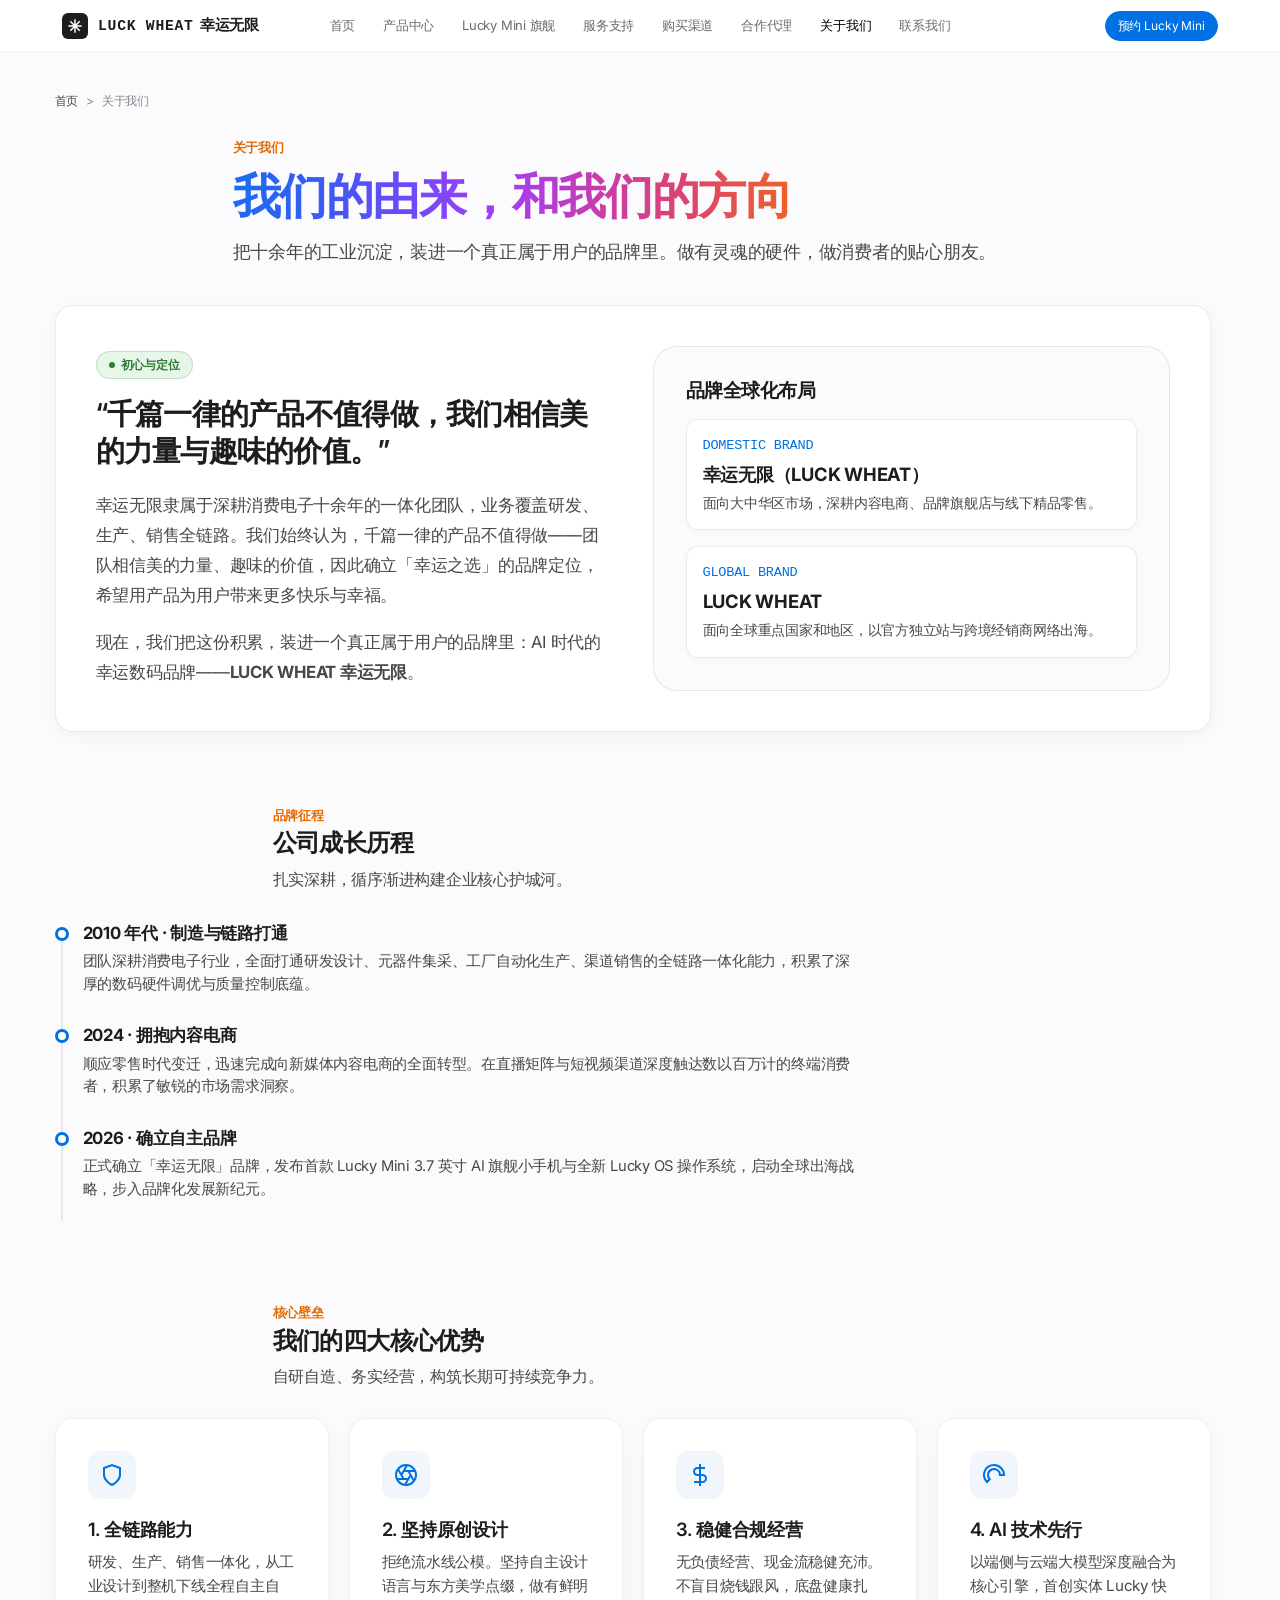
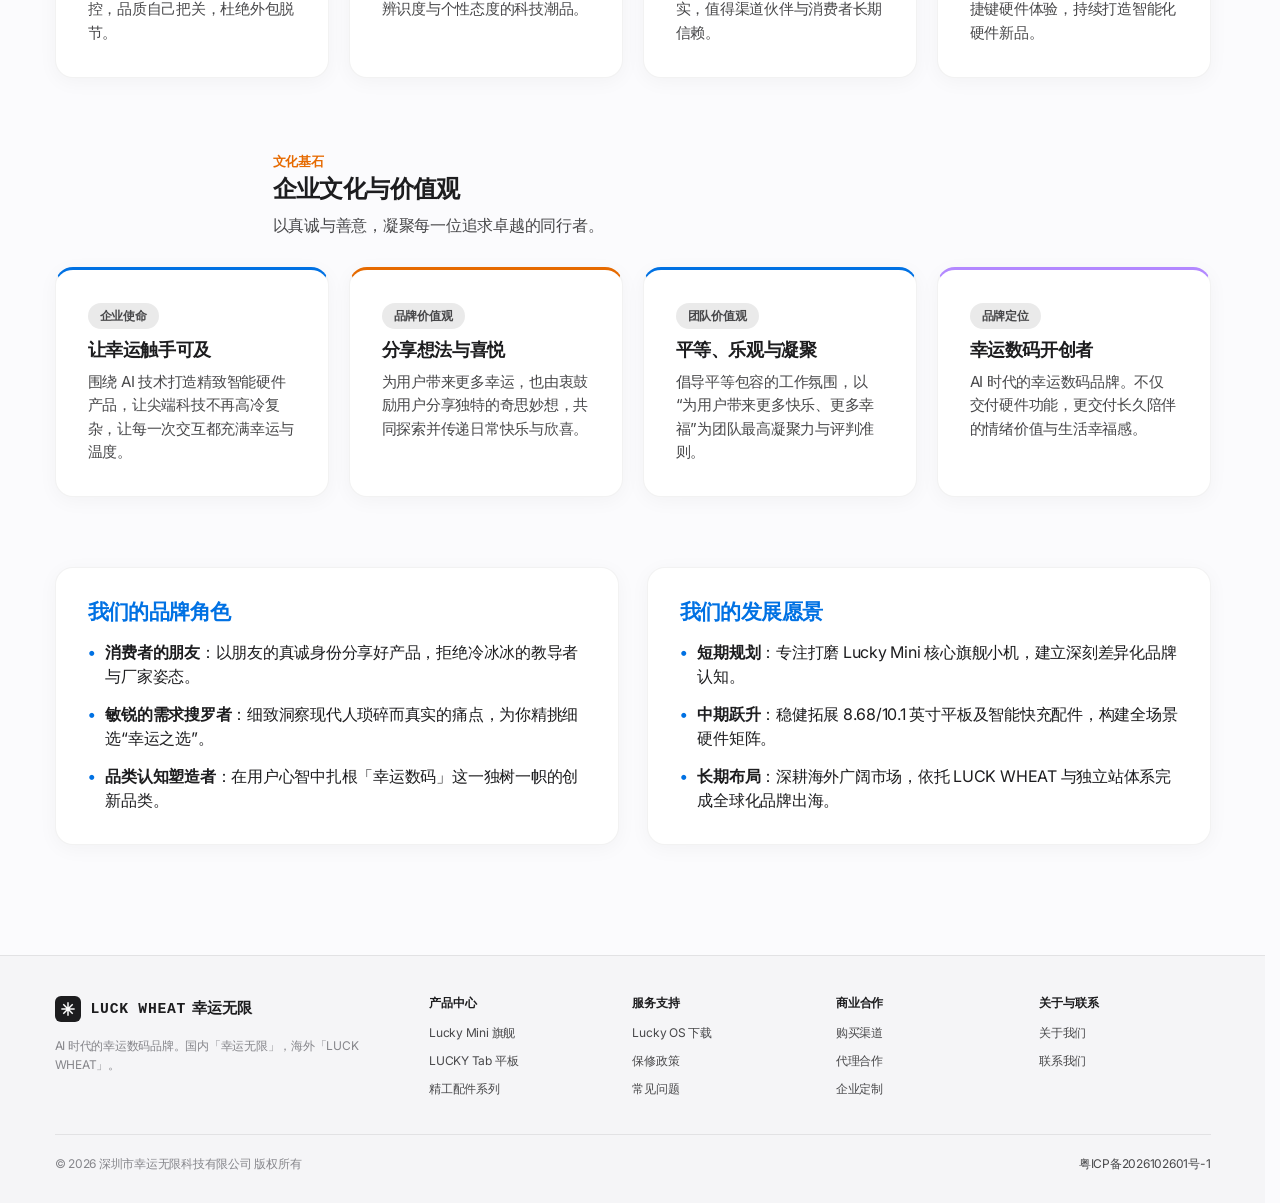
==== commit f5589bb8: "fix(about): remove enterprise qualifications and certificates section as requested" ====
--- a/about.html
+++ b/about.html
@@ -253,106 +253,9 @@
             </div>
           </div>
         </section>
-
-        <!-- 8.7 企业资质表 (配真实证照预览按钮与证书图片展示) -->
-        <section id="qualifications" aria-labelledby="certs-heading">
-          <div class="section-header" style="text-align: left; margin-bottom: 24px;">
-            <span class="eyebrow">权威合规</span>
-            <h2 id="certs-heading" style="font-size: 1.5rem; margin-bottom: 10px;">企业主体与合规资质</h2>
-            <p style="color: var(--text-secondary);">
-              公司依法合规设立，具备国家工信部备案、市场监督管理登记与海内外商标布局。
-            </p>
-          </div>
-
-          <div class="table-container">
-            <table class="data-table" aria-label="企业主体资质与产品认证状态表">
-              <caption>企业法律主体与资质认证清单</caption>
-              <thead>
-                <tr>
-                  <th scope="col" style="width: 25%;">资质类别</th>
-                  <th scope="col">说明与证明信息</th>
-                  <th scope="col" style="width: 15%;">状态</th>
-                  <th scope="col" style="width: 18%;">证照查验</th>
-                </tr>
-              </thead>
-              <tbody>
-                <tr>
-                  <th scope="row">营业执照</th>
-                  <td>深圳市幸运无限科技有限公司（统一社会信用代码：91440300MAELRYPQ8T）</td>
-                  <td><span class="badge badge-live">已具备</span></td>
-                  <td>
-                    <button type="button" class="btn btn-outline btn-sm" data-cert-target data-cert-src="images/business-license.png" data-cert-title="深圳市市场监督管理局 - 营业执照扫描件">
-                      查看证件
-                    </button>
-                  </td>
-                </tr>
-                <tr>
-                  <th scope="row">中国商标注册证</th>
-                  <td>国家知识产权局第 49266837 号「幸运无限」商标转让受让核准</td>
-                  <td><span class="badge badge-live">已核准受让</span></td>
-                  <td>
-                    <button type="button" class="btn btn-outline btn-sm" data-cert-target data-cert-src="images/trademark-cn.jpg" data-cert-title="国家知识产权局商标注册证（第49266837号）">
-                      查看商标证
-                    </button>
-                  </td>
-                </tr>
-                <tr>
-                  <th scope="row">海外商标注册证</th>
-                  <td>美国专利商标局 (USPTO) 注册登记受让（Registration: 7754526 / LUCK WHEAT）</td>
-                  <td><span class="badge badge-live">已受让登记</span></td>
-                  <td>
-                    <button type="button" class="btn btn-outline btn-sm" data-cert-target data-cert-src="images/trademark-uspto.jpg" data-cert-title="美国专利商标局 USPTO 登记文件">
-                      查看美标证
-                    </button>
-                  </td>
-                </tr>
-                <tr>
-                  <th scope="row">中国 3C 强制认证</th>
-                  <td>移动智能终端中国强制性产品认证</td>
-                  <td><span class="badge badge-pending">测试办理中</span></td>
-                  <td><span style="color: var(--text-muted); font-size: 0.85rem;">量产前公示</span></td>
-                </tr>
-                <tr>
-                  <th scope="row">CE / FCC 认证</th>
-                  <td>欧盟 CE、美国 FCC 海外出口电磁兼容与安全合规认证</td>
-                  <td><span class="badge badge-pending">测试办理中</span></td>
-                  <td><span style="color: var(--text-muted); font-size: 0.85rem;">出海前公示</span></td>
-                </tr>
-                <tr>
-                  <th scope="row">无线电型号核准证</th>
-                  <td>国家无线电发射设备型号核准（SRRC）</td>
-                  <td><span class="badge badge-pending">核准办理中</span></td>
-                  <td><span style="color: var(--text-muted); font-size: 0.85rem;">发布前同步</span></td>
-                </tr>
-                <tr>
-                  <th scope="row">软件著作权</th>
-                  <td>Lucky OS 操作系统及移动终端嵌入式交互软件</td>
-                  <td><span class="badge badge-pending">申报中</span></td>
-                  <td><span style="color: var(--text-muted); font-size: 0.85rem;">审查中</span></td>
-                </tr>
-              </tbody>
-            </table>
-          </div>
-        </section>
       </div>
     </section>
   </main>
-
-  <!-- 原生资质预览模态框 (规范 12. Modals and Native Dialogs) -->
-  <dialog id="cert-dialog" class="cert-dialog" aria-labelledby="dialog-cert-title">
-    <div class="dialog-header">
-      <h3 id="dialog-cert-title" style="font-size: 1.1rem; color: #fff;">资质证书原件扫描件</h3>
-      <button type="button" class="dialog-close" aria-label="关闭资质预览弹窗">
-        <svg viewBox="0 0 24 24" fill="none" stroke="currentColor" stroke-width="2" style="width: 24px; height: 24px;">
-          <line x1="18" y1="6" x2="6" y2="18"></line>
-          <line x1="6" y1="6" x2="18" y2="18"></line>
-        </svg>
-      </button>
-    </div>
-    <div class="dialog-body">
-      <img id="dialog-cert-img" src="" alt="官方主体资质证书高清扫描件">
-    </div>
-  </dialog>
 
   <footer class="site-footer">
     <div class="container">
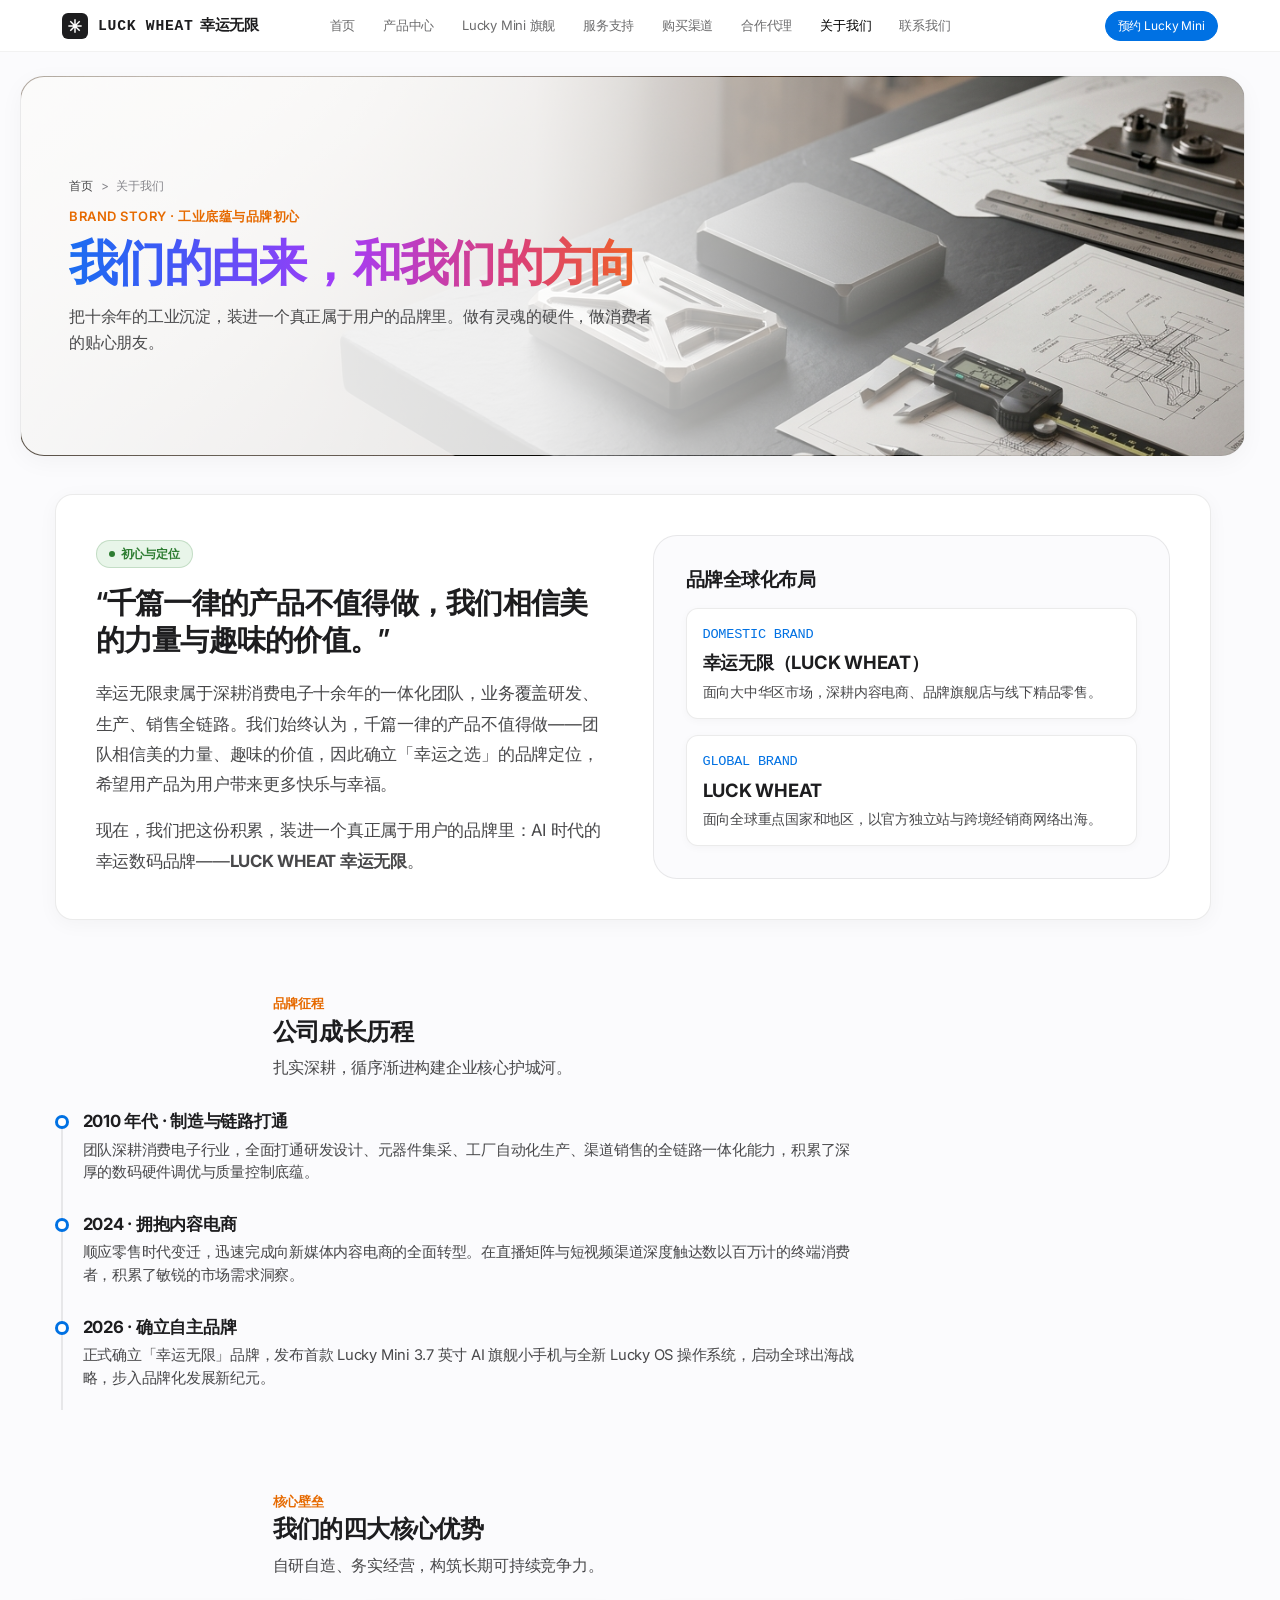
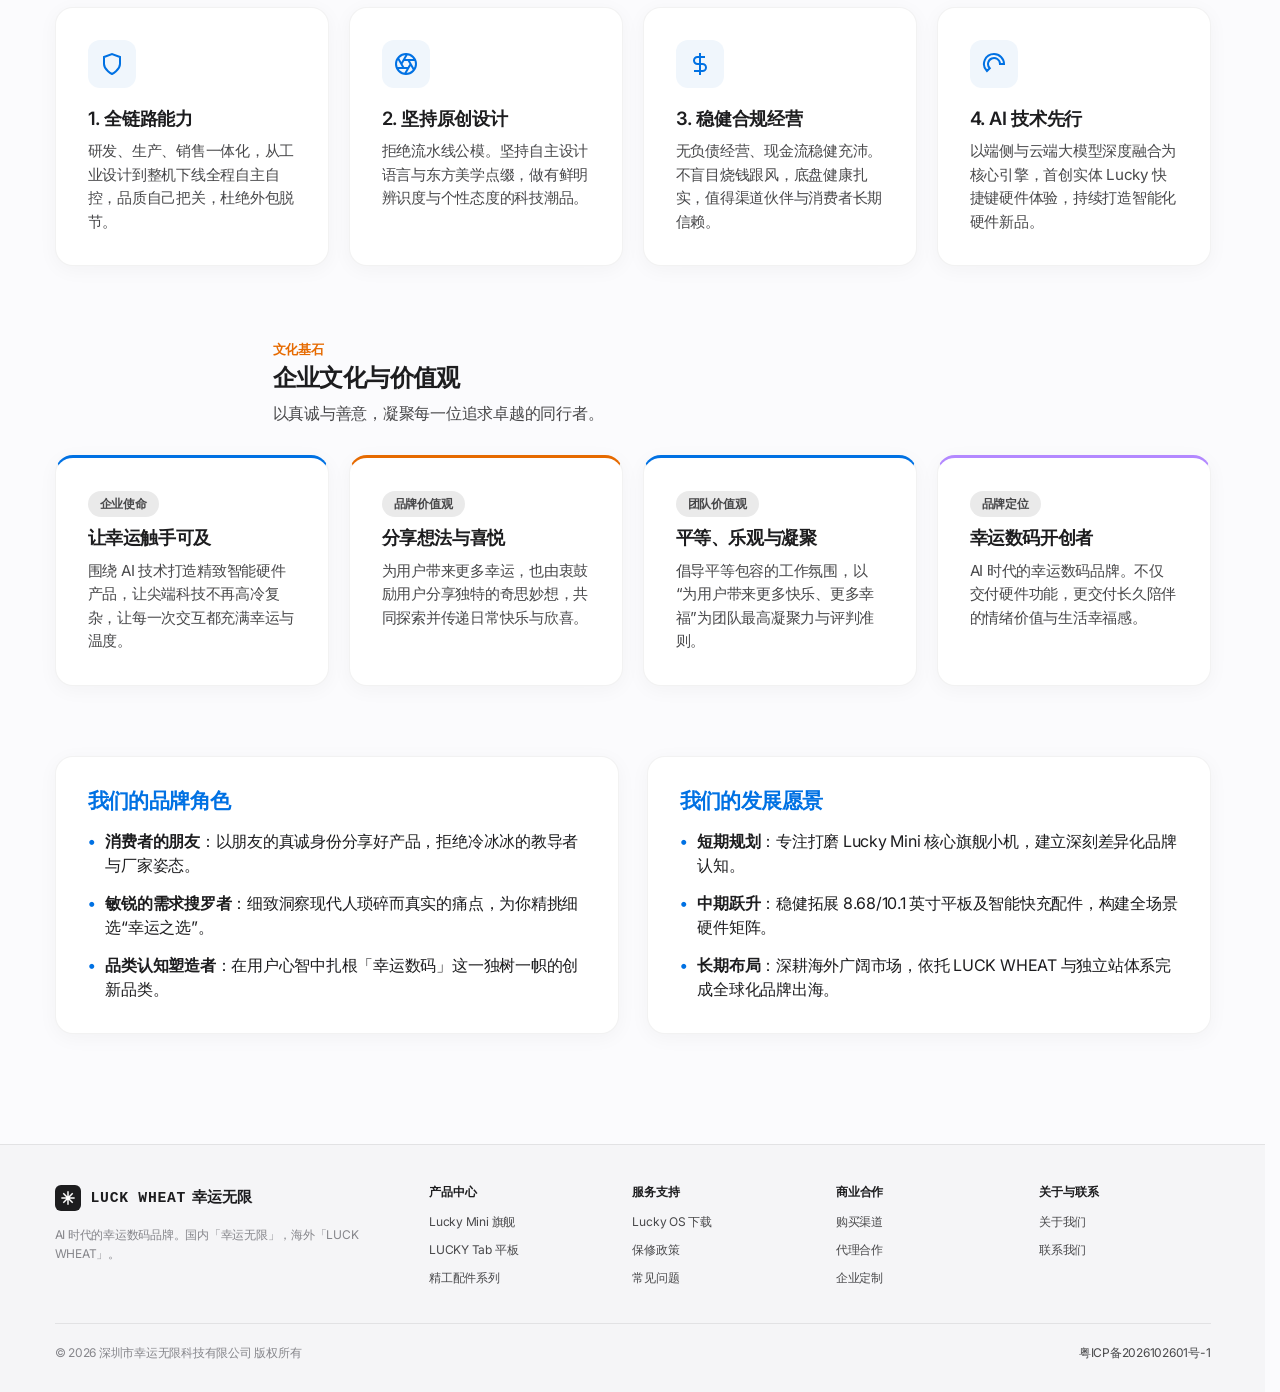
==== commit 75d452de: "feat(banners): add Apple-style panoramic hero banners across all 7 subpages with CMS reactivity" ====
--- a/about.html
+++ b/about.html
@@ -5,7 +5,7 @@
   <meta name="viewport" content="width=device-width, initial-scale=1.0">
   <title>关于我们 - 我们的由来，和我们的方向 | LUCK WHEAT 幸运无限官方网站</title>
   <meta name="description" content="关于幸运无限（Lucky Infinite）与海外品牌 LUCK WHEAT：深耕消费电子十余年一体化团队，自研自产，以 AI 硬件与原创设计打造属于时代的幸运数码。">
-  <link rel="stylesheet" href="css/style.css?v=20261116_v6">
+  <link rel="stylesheet" href="css/style.css?v=20261116_v7">
 </head>
 <body>
   <a href="#main-content" class="skip-link">跳转到主要内容</a>
@@ -51,23 +51,28 @@
   </header>
 
   <main id="main-content">
-    <!-- 8.1 页头 -->
-    <section class="section" style="padding-top: 40px; padding-bottom: 40px;" aria-labelledby="about-title">
+    <!-- 8.1 顶部全景 Banner 区域 -->
+    <section class="subpage-banner-section" aria-label="关于我们横幅">
+      <div class="subpage-banner-wrap">
+        <div class="subpage-banner-card" style="background-image: url('images/banner_subpage_about.jpg');">
+          <div class="subpage-banner-overlay">
+            <nav class="breadcrumbs" aria-label="面包屑导航">
+              <a href="index.html">首页</a>
+              <span aria-hidden="true">&gt;</span>
+              <span aria-current="page">关于我们</span>
+            </nav>
+            <span class="subpage-banner-eyebrow">Brand Story · 工业底蕴与品牌初心</span>
+            <h1 id="about-title" class="subpage-banner-title">我们的由来，和我们的方向</h1>
+            <p class="subpage-banner-desc">
+              把十余年的工业沉淀，装进一个真正属于用户的品牌里。做有灵魂的硬件，做消费者的贴心朋友。
+            </p>
+          </div>
+        </div>
+      </div>
+    </section>
+
+    <section class="section" style="padding-top: 10px; padding-bottom: 40px;" aria-label="关于我们主要内容">
       <div class="container">
-        <nav class="breadcrumbs" aria-label="面包屑导航">
-          <a href="index.html">首页</a>
-          <span aria-hidden="true">&gt;</span>
-          <span aria-current="page">关于我们</span>
-        </nav>
-
-        <div class="section-header" style="text-align: left; margin-bottom: 40px; max-width: 800px;">
-          <span class="eyebrow">关于我们</span>
-          <h1 id="about-title" class="section-title">我们的由来，和我们的方向</h1>
-          <p class="section-desc">
-            把十余年的工业沉淀，装进一个真正属于用户的品牌里。做有灵魂的硬件，做消费者的贴心朋友。
-          </p>
-        </div>
-
         <!-- 8.2 公司简介 -->
         <div class="card" style="padding: 40px; margin-bottom: 70px; background: #ffffff; border: 1px solid rgba(0,0,0,0.08);">
           <div class="grid-2" style="gap: 40px; align-items: center;">
--- a/css/style.css
+++ b/css/style.css
@@ -813,6 +813,166 @@
   }
   .hero-desc {
     font-size: 0.88rem;
+  }
+}
+
+/* ==========================================================================
+   子页面顶部全景 Banner (Apple Style Subpage Hero Banner)
+   ========================================================================== */
+.subpage-banner-section {
+  padding: 24px 0 28px;
+  background: transparent;
+}
+
+.subpage-banner-wrap {
+  max-width: 1400px;
+  margin: 0 auto;
+  padding: 0 20px;
+}
+
+.subpage-banner-card {
+  position: relative;
+  width: 100%;
+  height: 380px;
+  min-height: 340px;
+  border-radius: var(--radius-lg);
+  overflow: hidden;
+  background-color: #f5f5f7;
+  background-size: cover;
+  background-position: center right;
+  background-repeat: no-repeat;
+  box-shadow: 0 6px 24px rgba(0, 0, 0, 0.04);
+  border: 1px solid var(--border-light);
+  display: flex;
+  align-items: center;
+  justify-content: flex-start;
+  transition: transform var(--transition-normal);
+}
+
+.subpage-banner-card::before {
+  content: "";
+  position: absolute;
+  inset: 0;
+  background: linear-gradient(
+    90deg,
+    rgba(255, 255, 255, 0.95) 0%,
+    rgba(255, 255, 255, 0.86) 42%,
+    rgba(255, 255, 255, 0.5) 65%,
+    rgba(255, 255, 255, 0) 88%
+  );
+  z-index: 1;
+  pointer-events: none;
+}
+
+.subpage-banner-overlay {
+  position: relative;
+  z-index: 2;
+  max-width: 680px;
+  padding: 40px 48px;
+  display: flex;
+  flex-direction: column;
+  align-items: flex-start;
+  text-align: left;
+}
+
+.subpage-banner-overlay .breadcrumbs {
+  margin-bottom: 12px;
+  padding: 0;
+  background: transparent;
+}
+
+.subpage-banner-overlay .breadcrumbs a {
+  color: var(--text-secondary);
+  font-weight: 500;
+}
+
+.subpage-banner-overlay .breadcrumbs a:hover {
+  color: var(--apple-blue);
+}
+
+.subpage-banner-eyebrow {
+  display: inline-flex;
+  align-items: center;
+  gap: 6px;
+  font-size: 13px;
+  font-weight: 600;
+  letter-spacing: 0.04em;
+  color: var(--lucky-action);
+  margin-bottom: 8px;
+  text-transform: uppercase;
+}
+
+.subpage-banner-title {
+  font-size: clamp(2.2rem, 3.8vw, 3.2rem);
+  font-weight: 700;
+  letter-spacing: -0.035em;
+  line-height: 1.15;
+  margin: 0 0 12px;
+  background: linear-gradient(90deg, #1b6df0 0%, #385bf5 15%, #6a4bf7 30%, #a43cf8 48%, #c63dae 65%, #dc4273 80%, #ef6126 100%);
+  -webkit-background-clip: text;
+  -webkit-text-fill-color: transparent;
+  background-clip: text;
+  display: inline-block;
+}
+
+.subpage-banner-desc {
+  font-size: clamp(1.02rem, 1.25vw, 1.15rem);
+  color: var(--text-secondary);
+  line-height: 1.6;
+  margin: 0;
+  max-width: 620px;
+}
+
+@media (max-width: 900px) {
+  .subpage-banner-card {
+    height: 320px;
+    min-height: 300px;
+    background-position: 70% center;
+  }
+  .subpage-banner-card::before {
+    background: linear-gradient(
+      90deg,
+      rgba(255, 255, 255, 0.96) 0%,
+      rgba(255, 255, 255, 0.88) 55%,
+      rgba(255, 255, 255, 0.4) 100%
+    );
+  }
+  .subpage-banner-overlay {
+    padding: 30px 28px;
+    max-width: 100%;
+  }
+}
+
+@media (max-width: 640px) {
+  .subpage-banner-section {
+    padding: 12px 0 18px;
+  }
+  .subpage-banner-wrap {
+    padding: 0 12px;
+  }
+  .subpage-banner-card {
+    height: auto;
+    min-height: 260px;
+    border-radius: var(--radius-md);
+    background-position: right center;
+  }
+  .subpage-banner-card::before {
+    background: linear-gradient(
+      180deg,
+      rgba(255, 255, 255, 0.95) 0%,
+      rgba(255, 255, 255, 0.92) 65%,
+      rgba(255, 255, 255, 0.75) 100%
+    );
+  }
+  .subpage-banner-overlay {
+    padding: 24px 20px;
+  }
+  .subpage-banner-title {
+    font-size: 1.85rem;
+    margin-bottom: 8px;
+  }
+  .subpage-banner-desc {
+    font-size: 0.92rem;
   }
 }
 
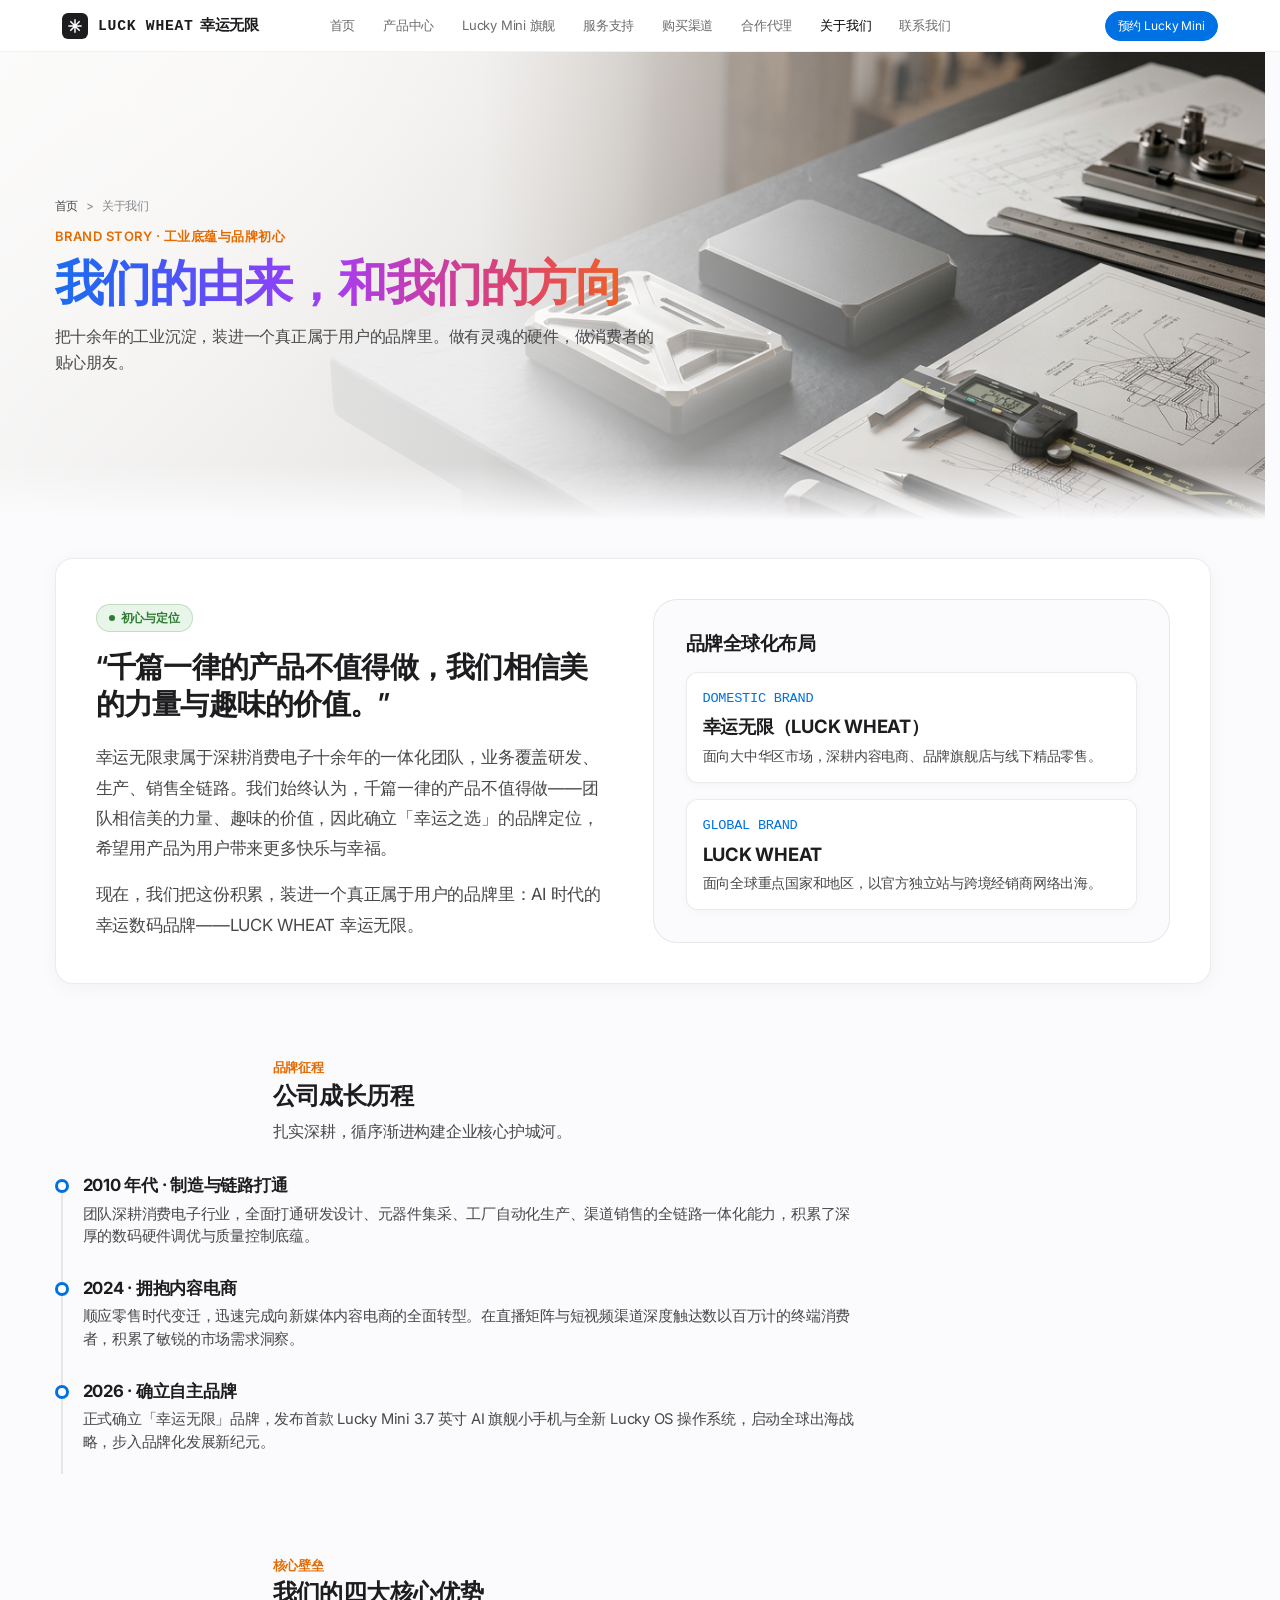
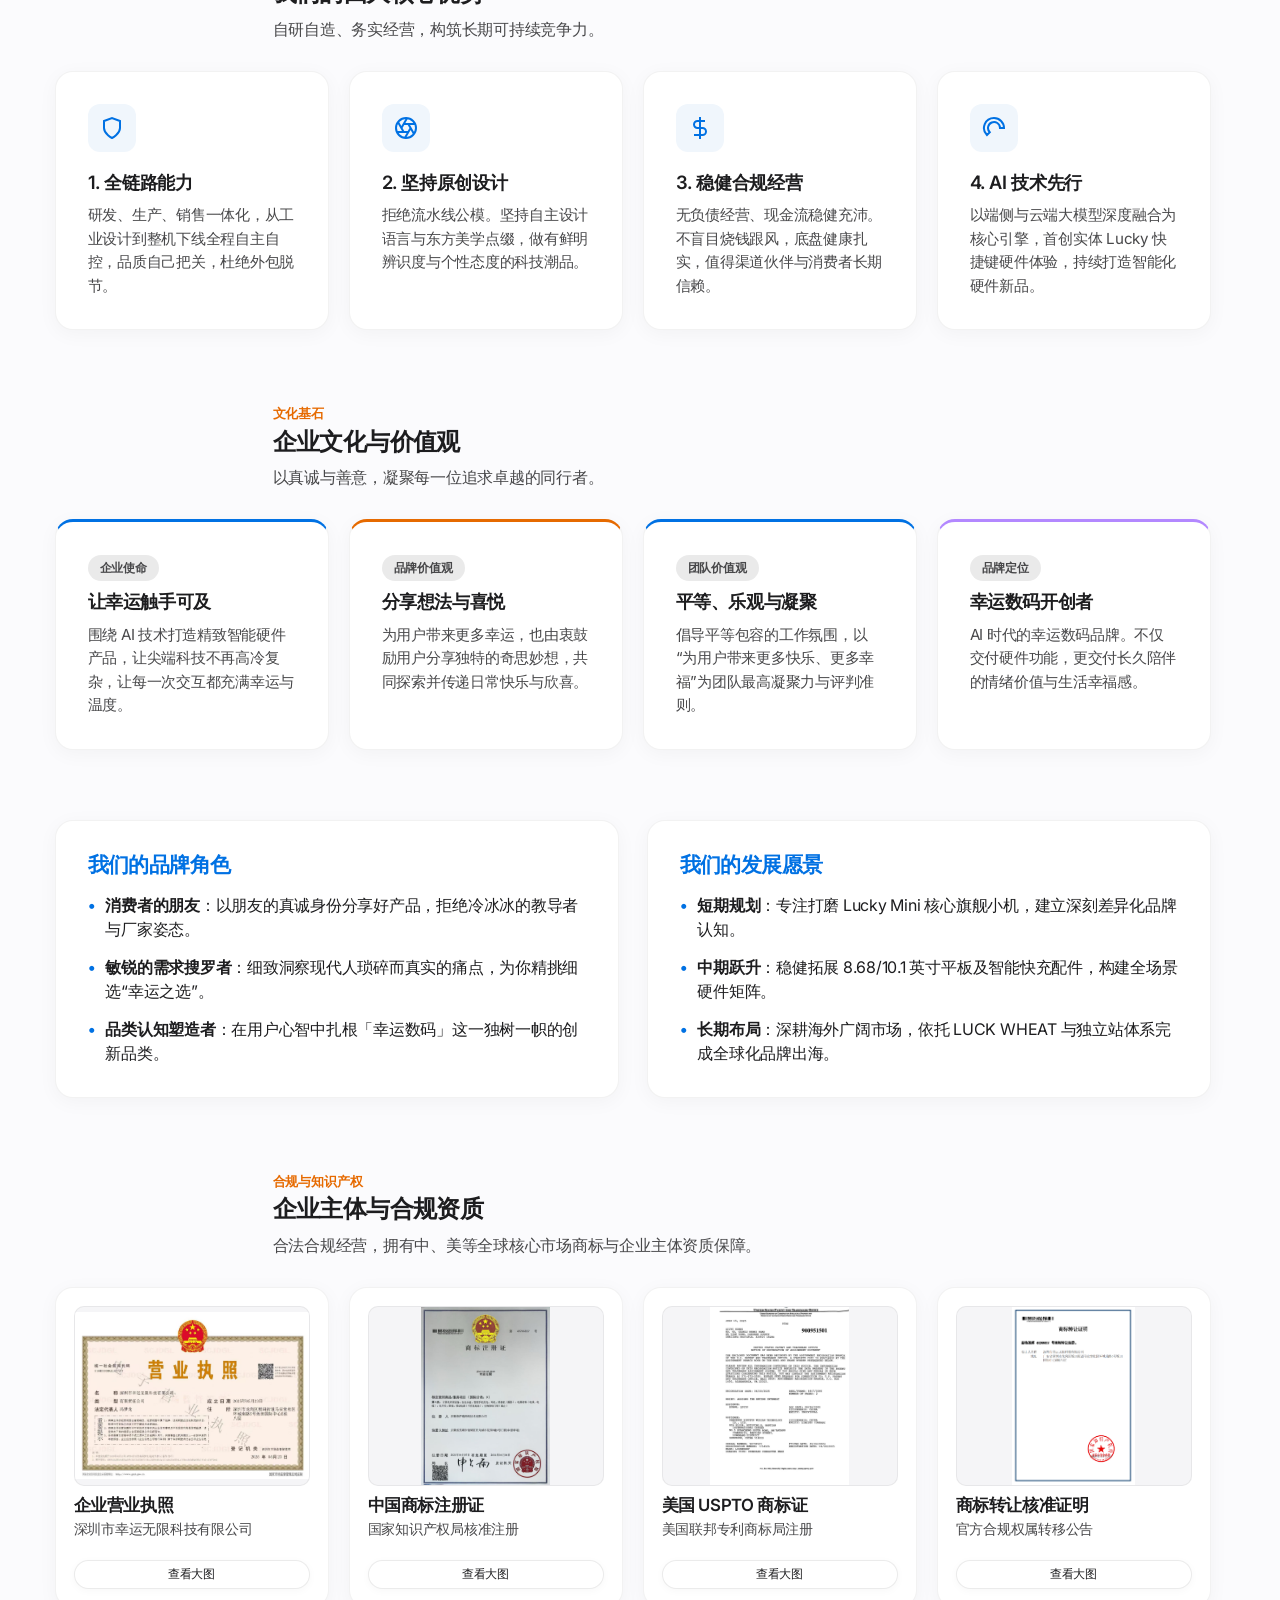
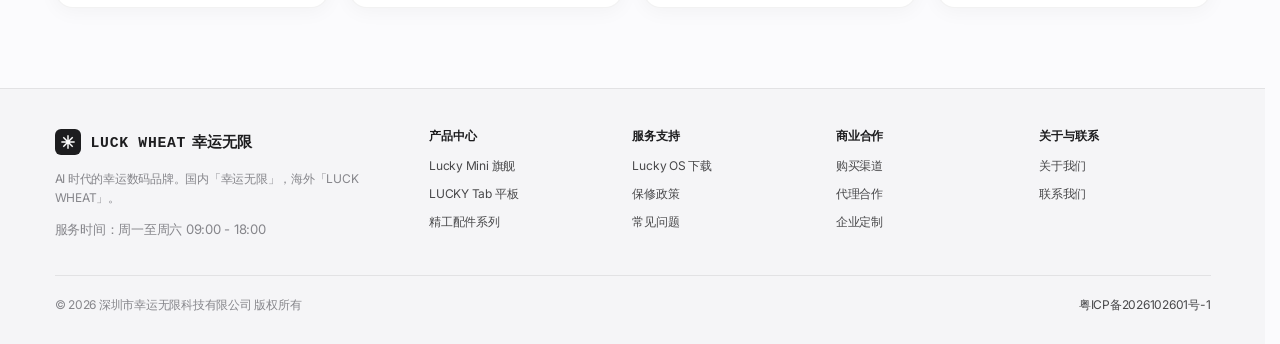
==== commit 46b02aaa: "feat(cms): upgrade modular CMS admin with real server persistence, image upload, security hardening," ====
--- a/about.html
+++ b/about.html
@@ -5,7 +5,7 @@
   <meta name="viewport" content="width=device-width, initial-scale=1.0">
   <title>关于我们 - 我们的由来，和我们的方向 | LUCK WHEAT 幸运无限官方网站</title>
   <meta name="description" content="关于幸运无限（Lucky Infinite）与海外品牌 LUCK WHEAT：深耕消费电子十余年一体化团队，自研自产，以 AI 硬件与原创设计打造属于时代的幸运数码。">
-  <link rel="stylesheet" href="css/style.css?v=20261116_v7">
+  <link rel="stylesheet" href="css/style.css?v=20261123_v13">
 </head>
 <body>
   <a href="#main-content" class="skip-link">跳转到主要内容</a>
@@ -74,34 +74,34 @@
     <section class="section" style="padding-top: 10px; padding-bottom: 40px;" aria-label="关于我们主要内容">
       <div class="container">
         <!-- 8.2 公司简介 -->
-        <div class="card" style="padding: 40px; margin-bottom: 70px; background: #ffffff; border: 1px solid rgba(0,0,0,0.08);">
+        <div id="about-intro-card" class="card" style="padding: 40px; margin-bottom: 70px; background: #ffffff; border: 1px solid rgba(0,0,0,0.08);">
           <div class="grid-2" style="gap: 40px; align-items: center;">
             <div>
               <span class="badge badge-live" style="margin-bottom: 16px;">初心与定位</span>
               <h2 style="font-size: 1.8rem; margin-bottom: 20px; line-height: 1.3;">
                 “千篇一律的产品不值得做，我们相信美的力量与趣味的价值。”
               </h2>
-              <p style="font-size: 1.05rem; line-height: 1.8; color: var(--text-secondary); margin-bottom: 16px;">
+              <p id="about-intro-p1" style="font-size: 1.05rem; line-height: 1.8; color: var(--text-secondary); margin-bottom: 16px;">
                 幸运无限隶属于深耕消费电子十余年的一体化团队，业务覆盖研发、生产、销售全链路。我们始终认为，千篇一律的产品不值得做——团队相信美的力量、趣味的价值，因此确立「幸运之选」的品牌定位，希望用产品为用户带来更多快乐与幸福。
               </p>
-              <p style="font-size: 1.05rem; line-height: 1.8; color: var(--text-secondary);">
+              <p id="about-intro-p2" style="font-size: 1.05rem; line-height: 1.8; color: var(--text-secondary);">
                 现在，我们把这份积累，装进一个真正属于用户的品牌里：AI 时代的幸运数码品牌——<strong>LUCK WHEAT 幸运无限</strong>。
               </p>
             </div>
 
             <div style="background: #fbfbfd; border: 1px solid var(--border-hairline); border-radius: var(--radius-lg); padding: 32px;">
-              <h3 style="font-size: 1.2rem; margin-bottom: 18px; color: var(--text-primary);">品牌全球化布局</h3>
+              <h3 id="about-global-title" style="font-size: 1.2rem; margin-bottom: 18px; color: var(--text-primary);">品牌全球化布局</h3>
               <div style="display: flex; flex-direction: column; gap: 16px;">
                 <div style="padding: 16px; background: #ffffff; border-radius: 12px; border: 1px solid var(--border-hairline); box-shadow: var(--shadow-subtle);">
-                  <div style="font-size: 0.85rem; color: var(--brand-primary); font-family: var(--font-mono);">DOMESTIC BRAND</div>
-                  <div style="font-size: 1.15rem; font-weight: 700; color: var(--text-primary); margin: 4px 0;">幸运无限（LUCK WHEAT）</div>
-                  <p style="font-size: 0.88rem; color: var(--text-secondary);">面向大中华区市场，深耕内容电商、品牌旗舰店与线下精品零售。</p>
+                  <div id="about-dom-tag" style="font-size: 0.85rem; color: var(--brand-primary); font-family: var(--font-mono);">DOMESTIC BRAND</div>
+                  <div id="about-dom-name" style="font-size: 1.15rem; font-weight: 700; color: var(--text-primary); margin: 4px 0;">幸运无限（LUCK WHEAT）</div>
+                  <p id="about-dom-desc" style="font-size: 0.88rem; color: var(--text-secondary);">面向大中华区市场，深耕内容电商、品牌旗舰店与线下精品零售。</p>
                 </div>
 
                 <div style="padding: 16px; background: #ffffff; border-radius: 12px; border: 1px solid var(--border-hairline); box-shadow: var(--shadow-subtle);">
-                  <div style="font-size: 0.85rem; color: var(--brand-cyan); font-family: var(--font-mono);">GLOBAL BRAND</div>
-                  <div style="font-size: 1.15rem; font-weight: 700; color: var(--text-primary); margin: 4px 0;">LUCK WHEAT</div>
-                  <p style="font-size: 0.88rem; color: var(--text-secondary);">面向全球重点国家和地区，以官方独立站与跨境经销商网络出海。</p>
+                  <div id="about-ovs-tag" style="font-size: 0.85rem; color: var(--brand-cyan); font-family: var(--font-mono);">GLOBAL BRAND</div>
+                  <div id="about-ovs-name" style="font-size: 1.15rem; font-weight: 700; color: var(--text-primary); margin: 4px 0;">LUCK WHEAT</div>
+                  <p id="about-ovs-desc" style="font-size: 0.88rem; color: var(--text-secondary);">面向全球重点国家和地区，以官方独立站与跨境经销商网络出海。</p>
                 </div>
               </div>
             </div>
@@ -222,8 +222,8 @@
         <section style="margin-bottom: 70px;" aria-labelledby="vision-title">
           <div class="grid-2" style="gap: 28px;">
             <div class="card" style="background: #ffffff;">
-              <h3 style="font-size: 1.3rem; margin-bottom: 16px; color: var(--brand-primary);">我们的品牌角色</h3>
-              <ul style="list-style: none; display: flex; flex-direction: column; gap: 14px;">
+              <h3 id="about-role-title" style="font-size: 1.3rem; margin-bottom: 16px; color: var(--brand-primary);">我们的品牌角色</h3>
+              <ul id="about-role-list" style="list-style: none; display: flex; flex-direction: column; gap: 14px;">
                 <li style="display: flex; gap: 10px; align-items: flex-start;">
                   <span style="color: var(--brand-primary); font-weight: 700;">•</span>
                   <span><strong>消费者的朋友</strong>：以朋友的真诚身份分享好产品，拒绝冷冰冰的教导者与厂家姿态。</span>
@@ -240,8 +240,8 @@
             </div>
 
             <div class="card" style="background: #ffffff;">
-              <h3 style="font-size: 1.3rem; margin-bottom: 16px; color: var(--brand-cyan);">我们的发展愿景</h3>
-              <ul style="list-style: none; display: flex; flex-direction: column; gap: 14px;">
+              <h3 id="about-vision-title" style="font-size: 1.3rem; margin-bottom: 16px; color: var(--brand-cyan);">我们的发展愿景</h3>
+              <ul id="about-vision-list" style="list-style: none; display: flex; flex-direction: column; gap: 14px;">
                 <li style="display: flex; gap: 10px; align-items: flex-start;">
                   <span style="color: var(--brand-cyan); font-weight: 700;">•</span>
                   <span><strong>短期规划</strong>：专注打磨 Lucky Mini 核心旗舰小机，建立深刻差异化品牌认知。</span>
@@ -258,9 +258,31 @@
             </div>
           </div>
         </section>
+
+        <!-- 8.7 企业主体与合规资质 -->
+        <section style="margin-bottom: 40px;" aria-labelledby="certs-heading">
+          <div class="section-header" style="text-align: left; margin-bottom: 30px;">
+            <span class="eyebrow">合规与知识产权</span>
+            <h2 id="certs-heading" style="font-size: 1.5rem; margin-bottom: 10px;">企业主体与合规资质</h2>
+            <p style="color: var(--text-secondary);">合法合规经营，拥有中、美等全球核心市场商标与企业主体资质保障。</p>
+          </div>
+          <div id="about-certs-grid" class="grid-4">
+            <!-- 由 cms-bridge.js 动态渲染 -->
+          </div>
+        </section>
       </div>
     </section>
   </main>
+
+  <dialog id="cert-dialog" class="cert-dialog" aria-labelledby="dialog-cert-title">
+    <div class="cert-dialog-inner">
+      <div class="cert-dialog-header">
+        <h3 id="dialog-cert-title">资质原件预览</h3>
+        <button type="button" class="dialog-close" aria-label="关闭预览">✕</button>
+      </div>
+      <img id="dialog-cert-img" src="" alt="资质扫描件" style="max-width: 100%; max-height: 75vh; display: block; margin: 0 auto; border-radius: 8px;">
+    </div>
+  </dialog>
 
   <footer class="site-footer">
     <div class="container">
@@ -278,6 +300,7 @@
             </div>
           </div>
           <p class="footer-desc">AI 时代的幸运数码品牌。国内「幸运无限」，海外「LUCK WHEAT」。</p>
+          <p class="service-hours-text" style="font-size: 0.82rem; color: var(--text-muted);">服务时间：周一至周六 09:00 - 18:00</p>
         </div>
         <div class="footer-col">
           <h3>产品中心</h3>
@@ -320,8 +343,9 @@
     </div>
   </footer>
 
-  <script src="data/site_default_data.js"></script>
-  <script src="js/cms-bridge.js"></script>
-  <script src="js/main.js"></script>
+  <script src="data/site_default_data.js?v=20261125"></script>
+  <script src="data/site_live_data.js?v=20261125"></script>
+  <script src="js/cms-bridge.js?v=20261125"></script>
+  <script src="js/main.js?v=20261125"></script>
 </body>
 </html>
--- a/css/style.css
+++ b/css/style.css
@@ -471,8 +471,7 @@
 }
 
 /* ==========================================================================
-   Apple 风格 Hero 首屏大型全幅可切换轮播 Banner (Carousel)
-   整张大图作为一个整体进行左右切换，文字置于背景大图之上 (Pure Light Studio)
+   Apple 官网经典纯白影棚风格 Hero 轮播 Banner (保留圆角卡片容器，纯白底)
    ========================================================================== */
 .hero-carousel-section {
   padding: 20px 0 36px;
@@ -494,11 +493,11 @@
   width: 100%;
   height: 700px;
   min-height: 620px;
-  border-radius: var(--radius-lg);
+  border-radius: 28px;
   overflow: hidden;
-  background: #fbfbfd;
-  box-shadow: 0 6px 28px rgba(0, 0, 0, 0.05);
-  border: 1px solid var(--border-light);
+  background: #ffffff;
+  box-shadow: 0 12px 40px rgba(0, 0, 0, 0.06), 0 2px 10px rgba(0, 0, 0, 0.03);
+  border: 1px solid rgba(0, 0, 0, 0.06);
 }
 
 .hero-slide {
@@ -509,7 +508,7 @@
   opacity: 0;
   visibility: hidden;
   transform: scale(1.015);
-  transition: opacity 0.65s cubic-bezier(0.25, 0.1, 0.25, 1), transform 0.65s cubic-bezier(0.25, 0.1, 0.25, 1);
+  transition: opacity 0.65s cubic-bezier(0.25, 0.1, 0.25, 1), transform 0.75s cubic-bezier(0.25, 0.1, 0.25, 1);
   pointer-events: none;
   z-index: 1;
 }
@@ -522,11 +521,12 @@
   z-index: 2;
 }
 
-/* 整张大图卡片 (整块都是可随时自由更换的大背景图) */
+/* 纯白影棚整张大图卡片，无暗色遮罩 */
 .hero-banner-card {
   position: relative;
   width: 100%;
   height: 100%;
+  background-color: #ffffff;
   background-size: cover;
   background-position: center bottom;
   background-repeat: no-repeat;
@@ -534,10 +534,10 @@
   flex-direction: column;
   align-items: center;
   justify-content: flex-start;
-  padding-top: 32px;
-}
-
-/* 浮动在整张大背景图上方的文字层 */
+  padding-top: 48px;
+}
+
+/* 浮动在纯白背景图上方的文字层 */
 .hero-banner-overlay {
   position: relative;
   z-index: 5;
@@ -549,6 +549,30 @@
   align-items: center;
 }
 
+.hero-banner-overlay .eyebrow {
+  display: inline-flex;
+  align-items: center;
+  gap: 7px;
+  font-size: 13px;
+  font-weight: 600;
+  letter-spacing: 0.02em;
+  color: var(--lucky-action);
+  background: rgba(230, 106, 0, 0.08);
+  padding: 5px 14px;
+  border-radius: var(--radius-pill);
+  margin-bottom: 12px;
+}
+
+.hero-banner-overlay .eyebrow-blue {
+  color: var(--apple-blue);
+  background: rgba(0, 113, 227, 0.08);
+}
+
+.hero-banner-overlay .eyebrow-green {
+  color: #1f8b4c;
+  background: rgba(52, 199, 89, 0.1);
+}
+
 .eyebrow {
   display: inline-flex;
   align-items: center;
@@ -583,18 +607,18 @@
   background: #34c759;
 }
 
-/* Apple Intelligence 官方标志性炫彩渐变大标题 */
-.hero-title {
-  font-size: clamp(2.4rem, 4.4vw, 3.6rem);
+/* Apple 官网标志性彩虹渐变主标题（全局强制锁定，不受换图/换文案影响） */
+.hero-banner-overlay .hero-title {
+  font-size: clamp(2.6rem, 4.6vw, 4rem);
   font-weight: 700;
-  line-height: 1.12;
-  letter-spacing: -0.03em;
-  margin: 4px 0 6px;
-  background: linear-gradient(90deg, #1b6df0 0%, #7155e8 26%, #c83aa6 52%, #eb3958 76%, #ef6126 100%);
-  -webkit-background-clip: text;
-  background-clip: text;
-  -webkit-text-fill-color: transparent;
-  color: transparent;
+  line-height: 1.1;
+  letter-spacing: -0.035em;
+  margin: 0 0 10px;
+  background: linear-gradient(90deg, #1b6df0 0%, #385bf5 15%, #6a4bf7 30%, #a43cf8 48%, #c63dae 65%, #dc4273 80%, #ef6126 100%) !important;
+  -webkit-background-clip: text !important;
+  background-clip: text !important;
+  -webkit-text-fill-color: transparent !important;
+  color: transparent !important;
   display: inline-block;
 }
 
@@ -607,11 +631,11 @@
   display: inline-block;
 }
 
-.hero-subtitle {
-  font-size: clamp(1.15rem, 2vw, 1.55rem);
+.hero-banner-overlay .hero-subtitle {
+  font-size: clamp(1.15rem, 1.9vw, 1.48rem);
   font-weight: 400;
-  color: var(--text-primary);
-  margin: 0 0 4px;
+  color: #48484a;
+  margin: 0 0 6px;
   letter-spacing: -0.015em;
 }
 
@@ -619,26 +643,53 @@
   display: flex;
   align-items: center;
   justify-content: center;
-  gap: 16px;
-  margin-top: 14px;
+  gap: 14px;
+  margin-top: 16px;
   flex-wrap: wrap;
 }
 
+.hero-banner-overlay .btn-primary {
+  background: var(--apple-blue);
+  color: #ffffff;
+  border-color: var(--apple-blue);
+  box-shadow: 0 4px 14px rgba(0, 113, 227, 0.25);
+}
+
+.hero-banner-overlay .btn-primary:hover {
+  background: var(--apple-blue-hover);
+  transform: translateY(-1px);
+  box-shadow: 0 6px 20px rgba(0, 113, 227, 0.35);
+}
+
+.hero-banner-overlay .btn-secondary {
+  background: rgba(255, 255, 255, 0.92);
+  color: var(--apple-blue);
+  border: 1px solid rgba(0, 113, 227, 0.35);
+  box-shadow: 0 2px 8px rgba(0, 0, 0, 0.03);
+}
+
+.hero-banner-overlay .btn-secondary:hover {
+  background: var(--apple-blue);
+  border-color: var(--apple-blue);
+  color: #ffffff;
+  transform: translateY(-1px);
+}
+
 .btn-md {
-  padding: 9px 22px;
-  font-size: 14px;
+  padding: 10px 24px;
+  font-size: 14.5px;
   font-weight: 500;
 }
 
-/* 位于大图底部的浮动规格徽章 */
+/* 位于大图底部的浅色毛玻璃浮动规格徽章 */
 .hero-card-badges {
   position: absolute;
-  bottom: 28px;
+  bottom: 26px;
   left: 0;
   right: 0;
   display: flex;
   justify-content: space-between;
-  padding: 0 40px;
+  padding: 0 36px;
   pointer-events: none;
   z-index: 6;
 }
@@ -652,8 +703,8 @@
   padding: 8px 18px;
   font-size: 13px;
   font-weight: 500;
-  color: var(--text-primary);
-  box-shadow: 0 4px 16px rgba(0, 0, 0, 0.06);
+  color: #1d1d1f;
+  box-shadow: 0 4px 18px rgba(0, 0, 0, 0.06);
   display: flex;
   align-items: center;
   gap: 8px;
@@ -675,7 +726,7 @@
   100% { box-shadow: 0 0 0 0 rgba(230, 106, 0, 0); }
 }
 
-/* 轮播悬浮微动圆钮 (Apple 极简磨砂圆钮) */
+/* 轮播悬浮微动圆钮 (Apple 极简浅色磨砂圆钮) */
 .carousel-arrow {
   position: absolute;
   top: 50%;
@@ -684,17 +735,17 @@
   width: 44px;
   height: 44px;
   border-radius: 50%;
-  background: rgba(255, 255, 255, 0.88);
+  background: rgba(245, 245, 247, 0.88);
   backdrop-filter: saturate(180%) blur(16px);
   -webkit-backdrop-filter: saturate(180%) blur(16px);
-  border: 1px solid rgba(0, 0, 0, 0.1);
-  color: var(--text-primary);
+  border: 1px solid rgba(0, 0, 0, 0.08);
+  color: #1d1d1f;
   display: flex;
   align-items: center;
   justify-content: center;
   cursor: pointer;
   transition: all 0.2s cubic-bezier(0.25, 0.1, 0.25, 1);
-  box-shadow: 0 4px 14px rgba(0, 0, 0, 0.08);
+  box-shadow: 0 4px 16px rgba(0, 0, 0, 0.07);
 }
 
 .carousel-arrow svg {
@@ -705,7 +756,7 @@
 .carousel-arrow:hover {
   background: #ffffff;
   transform: translateY(-50%) scale(1.08);
-  box-shadow: 0 6px 22px rgba(0, 0, 0, 0.14);
+  box-shadow: 0 6px 22px rgba(0, 0, 0, 0.12);
   color: var(--apple-blue);
 }
 
@@ -721,7 +772,7 @@
   right: 36px;
 }
 
-/* 轮播底部胶囊指示条 */
+/* 轮播底部 Apple 极简胶囊指示条 */
 .carousel-pagination-bar {
   display: flex;
   align-items: center;
@@ -737,7 +788,7 @@
   align-items: center;
   gap: 8px;
   background: rgba(0, 0, 0, 0.05);
-  padding: 5px 12px;
+  padding: 6px 14px;
   border-radius: var(--radius-pill);
 }
 
@@ -746,7 +797,7 @@
   border-radius: var(--radius-pill);
   border: none;
   cursor: pointer;
-  transition: all 0.3s cubic-bezier(0.4, 0, 0.2, 1);
+  transition: all 0.35s cubic-bezier(0.4, 0, 0.2, 1);
   outline: none;
   background: rgba(0, 0, 0, 0.2);
   width: 8px;
@@ -754,8 +805,8 @@
 }
 
 .indicator-pill.active {
-  width: 32px;
-  background: var(--apple-blue);
+  width: 34px;
+  background: #1d1d1f;
 }
 
 .indicator-pill:hover:not(.active) {
@@ -763,23 +814,23 @@
 }
 
 .carousel-play-toggle {
-  width: 28px;
-  height: 28px;
+  width: 30px;
+  height: 30px;
   border-radius: 50%;
-  border: 1px solid rgba(0, 0, 0, 0.1);
+  border: 1px solid rgba(0, 0, 0, 0.08);
   background: rgba(0, 0, 0, 0.04);
   display: flex;
   align-items: center;
   justify-content: center;
   cursor: pointer;
-  color: var(--text-secondary);
+  color: var(--text-primary);
   transition: all 0.2s ease;
   padding: 0;
 }
 
 .carousel-play-toggle:hover {
-  background: rgba(0, 0, 0, 0.08);
-  color: var(--text-primary);
+  background: rgba(0, 0, 0, 0.09);
+  color: #000000;
 }
 
 .carousel-play-toggle svg {
@@ -799,17 +850,17 @@
 
 @media (max-width: 768px) {
   .carousel-arrow {
-    display: none; /* 移动端采用触控手势滑动 */
+    display: none;
   }
   .hero-carousel-wrap {
     padding: 0 12px;
   }
   .hero-carousel-container {
     height: 520px;
-    border-radius: var(--radius-md);
+    border-radius: 20px;
   }
   .hero-banner-card {
-    padding-top: 32px;
+    padding-top: 34px;
   }
   .hero-desc {
     font-size: 0.88rem;
@@ -820,33 +871,34 @@
    子页面顶部全景 Banner (Apple Style Subpage Hero Banner)
    ========================================================================== */
 .subpage-banner-section {
-  padding: 24px 0 28px;
+  padding: 0 0 28px;
+  width: 100%;
   background: transparent;
 }
 
 .subpage-banner-wrap {
-  max-width: 1400px;
-  margin: 0 auto;
-  padding: 0 20px;
+  width: 100%;
+  max-width: none;
+  margin: 0;
+  padding: 0;
 }
 
 .subpage-banner-card {
   position: relative;
   width: 100%;
-  height: 380px;
-  min-height: 340px;
-  border-radius: var(--radius-lg);
+  height: auto;
+  min-height: clamp(380px, 52vh, 580px);
+  border-radius: 0;
   overflow: hidden;
-  background-color: #f5f5f7;
+  background-color: var(--bg-page);
   background-size: cover;
-  background-position: center right;
+  background-position: center center;
   background-repeat: no-repeat;
-  box-shadow: 0 6px 24px rgba(0, 0, 0, 0.04);
-  border: 1px solid var(--border-light);
+  box-shadow: none;
+  border: none;
   display: flex;
   align-items: center;
   justify-content: flex-start;
-  transition: transform var(--transition-normal);
 }
 
 .subpage-banner-card::before {
@@ -855,20 +907,34 @@
   inset: 0;
   background: linear-gradient(
     90deg,
-    rgba(255, 255, 255, 0.95) 0%,
-    rgba(255, 255, 255, 0.86) 42%,
-    rgba(255, 255, 255, 0.5) 65%,
+    rgba(255, 255, 255, 0.94) 0%,
+    rgba(255, 255, 255, 0.84) 38%,
+    rgba(255, 255, 255, 0.42) 64%,
     rgba(255, 255, 255, 0) 88%
   );
   z-index: 1;
   pointer-events: none;
 }
 
+.subpage-banner-card::after {
+  content: "";
+  position: absolute;
+  left: 0;
+  right: 0;
+  bottom: 0;
+  height: 56px;
+  background: linear-gradient(to bottom, rgba(251, 251, 253, 0) 0%, var(--bg-page) 100%);
+  z-index: 1;
+  pointer-events: none;
+}
+
 .subpage-banner-overlay {
   position: relative;
   z-index: 2;
-  max-width: 680px;
-  padding: 40px 48px;
+  width: 100%;
+  max-width: var(--container-max);
+  margin: 0 auto;
+  padding: 48px 22px;
   display: flex;
   flex-direction: column;
   align-items: flex-start;
@@ -920,52 +986,50 @@
   color: var(--text-secondary);
   line-height: 1.6;
   margin: 0;
-  max-width: 620px;
+  max-width: 600px;
 }
 
 @media (max-width: 900px) {
   .subpage-banner-card {
-    height: 320px;
-    min-height: 300px;
-    background-position: 70% center;
+    min-height: clamp(320px, 46vh, 460px);
+    background-position: 68% center;
   }
   .subpage-banner-card::before {
     background: linear-gradient(
       90deg,
-      rgba(255, 255, 255, 0.96) 0%,
-      rgba(255, 255, 255, 0.88) 55%,
-      rgba(255, 255, 255, 0.4) 100%
+      rgba(255, 255, 255, 0.95) 0%,
+      rgba(255, 255, 255, 0.86) 55%,
+      rgba(255, 255, 255, 0.35) 100%
     );
   }
   .subpage-banner-overlay {
-    padding: 30px 28px;
-    max-width: 100%;
+    padding: 36px 22px;
   }
 }
 
 @media (max-width: 640px) {
   .subpage-banner-section {
-    padding: 12px 0 18px;
+    padding: 0 0 18px;
   }
   .subpage-banner-wrap {
-    padding: 0 12px;
+    padding: 0;
   }
   .subpage-banner-card {
     height: auto;
-    min-height: 260px;
-    border-radius: var(--radius-md);
-    background-position: right center;
+    min-height: clamp(260px, 42vh, 360px);
+    border-radius: 0;
+    background-position: center center;
   }
   .subpage-banner-card::before {
     background: linear-gradient(
       180deg,
-      rgba(255, 255, 255, 0.95) 0%,
-      rgba(255, 255, 255, 0.92) 65%,
-      rgba(255, 255, 255, 0.75) 100%
+      rgba(255, 255, 255, 0.94) 0%,
+      rgba(255, 255, 255, 0.88) 65%,
+      rgba(255, 255, 255, 0.7) 100%
     );
   }
   .subpage-banner-overlay {
-    padding: 24px 20px;
+    padding: 28px 20px;
   }
   .subpage-banner-title {
     font-size: 1.85rem;
@@ -1000,9 +1064,14 @@
   font-size: clamp(2.5rem, 5.5vw, 4.4rem);
   font-weight: 700;
   letter-spacing: -0.035em;
-  color: var(--text-primary);
+  background: linear-gradient(90deg, #1b6df0 0%, #385bf5 15%, #6a4bf7 30%, #a43cf8 48%, #c63dae 65%, #dc4273 80%, #ef6126 100%) !important;
+  -webkit-background-clip: text !important;
+  background-clip: text !important;
+  -webkit-text-fill-color: transparent !important;
+  color: transparent !important;
+  display: inline-block;
   margin-bottom: 16px;
-  line-height: 1.08;
+  line-height: 1.1;
 }
 
 .hero-desc {
@@ -1994,6 +2063,45 @@
   display: flex;
   justify-content: flex-end;
   margin-top: 10px;
+}
+
+/* ==========================================================================
+   品牌动态卡片 (可点击直达微信公众号/资讯链接)
+   ========================================================================== */
+.brand-news-card {
+  text-decoration: none !important;
+  display: block;
+  color: inherit;
+  transition: transform var(--transition-fast), box-shadow var(--transition-fast), border-color var(--transition-fast);
+  cursor: pointer;
+}
+
+.brand-news-card:hover {
+  transform: translateY(-2px);
+  box-shadow: 0 10px 24px rgba(0, 0, 0, 0.08);
+  border-color: rgba(27, 109, 240, 0.4);
+}
+
+.brand-news-card:hover h3 {
+  color: var(--apple-blue) !important;
+}
+
+.news-link-badge {
+  font-size: 0.75rem;
+  padding: 3px 9px;
+  border-radius: var(--radius-pill);
+  background: #f0f4ff;
+  color: var(--apple-blue);
+  font-weight: 500;
+  display: inline-flex;
+  align-items: center;
+  gap: 3px;
+  transition: all var(--transition-fast);
+}
+
+.brand-news-card:hover .news-link-badge {
+  background: var(--apple-blue);
+  color: #ffffff;
 }
 
 /* ==========================================================================
@@ -2407,7 +2515,7 @@
   justify-content: center;
   opacity: 0;
   visibility: hidden;
-  transition: opacity 0.28s ease, visibility 0.28s ease;
+  transition: opacity 0.22s ease, visibility 0.22s ease;
 }
 
 .product-detail-modal.active {
@@ -2416,22 +2524,22 @@
 }
 
 .product-detail-modal-backdrop {
-  position: absolute;
+  position: fixed;
   inset: 0;
-  background: rgba(0, 0, 0, 0.68);
-  backdrop-filter: blur(14px);
-  -webkit-backdrop-filter: blur(14px);
+  background: rgba(0, 0, 0, 0.78);
+  backdrop-filter: blur(18px);
+  -webkit-backdrop-filter: blur(18px);
   cursor: pointer;
 }
 
 .product-detail-modal-dialog {
   position: relative;
   z-index: 2;
-  background: #ffffff;
-  color: var(--text-primary);
-  box-shadow: 0 30px 80px rgba(0, 0, 0, 0.35);
-  display: flex;
-  transition: transform 0.3s cubic-bezier(0.16, 1, 0.3, 1);
+  background: #ffffff !important;
+  color: var(--text-primary);
+  box-shadow: 0 32px 100px rgba(0, 0, 0, 0.5);
+  display: flex;
+  transition: transform 0.25s cubic-bezier(0.16, 1, 0.3, 1);
   transform: scale(0.96) translateY(12px);
   overflow: hidden;
 }
@@ -2440,21 +2548,42 @@
   transform: scale(1) translateY(0);
 }
 
-/* PC 端：精确显示 2/3 的屏 (66.666vw) */
+/* PC 端：精确显示 2/3 的屏 (66.666vw)，留出 1/3 环境虚化背景 */
 @media (min-width: 901px) {
   .product-detail-modal-dialog {
-    width: 66.666vw;
-    max-width: 1120px;
-    min-width: 780px;
-    max-height: 86vh;
-    border-radius: 24px;
-    display: grid;
-    grid-template-columns: 1.15fr 1fr;
-    margin: auto;
-  }
-}
-
-/* 移动端：完全全屏显示 (100vw x 100vh / 100dvh) */
+    width: 66.666vw !important;
+    max-width: 1200px !important;
+    min-width: 780px !important;
+    height: 88vh !important;
+    max-height: 88vh !important;
+    border-radius: 24px !important;
+    display: grid !important;
+    grid-template-columns: 1.2fr 1fr !important;
+    margin: auto !important;
+    box-shadow: 0 32px 100px rgba(0, 0, 0, 0.45) !important;
+    overflow: hidden !important;
+  }
+
+  .modal-visual-col {
+    height: 100% !important;
+    overflow-y: auto !important;
+    -webkit-overflow-scrolling: touch;
+    background: #f7f7f9 !important;
+    padding: 24px 22px !important;
+    display: flex !important;
+    flex-direction: column !important;
+  }
+
+  .modal-content-col {
+    height: 100% !important;
+    overflow-y: auto !important;
+    -webkit-overflow-scrolling: touch;
+    padding: 36px 32px !important;
+    background: #ffffff !important;
+  }
+}
+
+/* 移动端：完全全屏显示 (100vw x 100vh / 100dvh)，沉浸铺满整个手机屏幕 */
 @media (max-width: 900px) {
   .product-detail-modal-dialog {
     width: 100vw !important;
@@ -2469,6 +2598,7 @@
     flex-direction: column !important;
     overflow-y: auto !important;
     -webkit-overflow-scrolling: touch;
+    margin: 0 !important;
     transform: none !important;
   }
 
@@ -2477,19 +2607,20 @@
     top: 14px !important;
     right: 14px !important;
     z-index: 999 !important;
-    background: rgba(29, 29, 31, 0.7) !important;
+    background: rgba(29, 29, 31, 0.75) !important;
     color: #ffffff !important;
     backdrop-filter: blur(10px);
     -webkit-backdrop-filter: blur(10px);
-    box-shadow: 0 4px 12px rgba(0, 0, 0, 0.2);
+    box-shadow: 0 4px 12px rgba(0, 0, 0, 0.25);
   }
 
   .modal-visual-col {
-    padding: 28px 20px !important;
+    padding: 20px 14px !important;
+    background: #f7f7f9 !important;
   }
 
   .modal-content-col {
-    padding: 28px 20px 40px !important;
+    padding: 24px 18px 48px !important;
   }
 }
 
@@ -2521,68 +2652,60 @@
   background: linear-gradient(135deg, #f8f9fa 0%, #ececf2 100%);
   display: flex;
   flex-direction: column;
-  align-items: center;
-  justify-content: center;
-  padding: 40px 30px;
   position: relative;
-  overflow: hidden;
-}
-
-.modal-preview-box {
-  position: relative;
-  width: 100%;
-  max-width: 460px;
-  height: 360px;
-  display: flex;
-  align-items: center;
-  justify-content: center;
-  border-radius: 18px;
-  overflow: hidden;
-  background: rgba(255, 255, 255, 0.65);
-  border: 1px dashed rgba(0, 0, 0, 0.15);
-  transition: border-color 0.2s, background-color 0.2s;
-}
-
-.modal-preview-box.dragover {
-  border-color: var(--apple-blue);
-  background: rgba(27, 109, 240, 0.08);
-}
-
-.modal-preview-img {
-  max-width: 95%;
-  max-height: 95%;
-  object-fit: contain;
-  border-radius: 12px;
-  box-shadow: 0 8px 24px rgba(0, 0, 0, 0.08);
-  transition: transform 0.25s ease;
-}
-
-.modal-upload-bar {
-  margin-top: 20px;
-  display: flex;
-  align-items: center;
-  gap: 12px;
+  overflow-y: auto;
+}
+
+/* 详情页顶部操作与状态栏 */
+.modal-detail-head-bar {
+  display: flex;
+  justify-content: space-between;
+  align-items: center;
   flex-wrap: wrap;
-  justify-content: center;
-}
-
-.btn-upload-trigger {
+  gap: 10px;
+  margin-bottom: 14px;
+  padding-bottom: 12px;
+  border-bottom: 1px solid rgba(0, 0, 0, 0.06);
+}
+
+.modal-detail-pill {
   display: inline-flex;
   align-items: center;
   gap: 7px;
-  padding: 8px 18px;
+  font-size: 12px;
+  font-weight: 600;
+  color: #1d1d1f;
+  background: #ffffff;
+  padding: 4px 12px;
+  border-radius: 980px;
+  box-shadow: 0 2px 8px rgba(0, 0, 0, 0.04);
+  border: 1px solid rgba(0, 0, 0, 0.05);
+}
+
+.detail-pulse-dot {
+  width: 7px;
+  height: 7px;
+  border-radius: 50%;
+  background: #34c759;
+  box-shadow: 0 0 0 2px rgba(52, 199, 89, 0.25);
+}
+
+.btn-detail-upload-action {
+  display: inline-flex;
+  align-items: center;
+  gap: 6px;
+  padding: 6px 14px;
   border-radius: 980px;
   background: #1d1d1f;
   color: #ffffff;
-  font-size: 13px;
+  font-size: 12px;
   font-weight: 500;
   cursor: pointer;
-  border: none;
   transition: all 0.2s ease;
-  box-shadow: 0 4px 12px rgba(0, 0, 0, 0.15);
-}
-
-.btn-upload-trigger:hover {
+  box-shadow: 0 2px 8px rgba(0, 0, 0, 0.12);
+}
+
+.btn-detail-upload-action:hover {
   background: #000000;
   transform: translateY(-1px);
 }
@@ -2590,12 +2713,12 @@
 .btn-upload-reset {
   display: inline-flex;
   align-items: center;
-  gap: 5px;
-  padding: 8px 14px;
+  gap: 4px;
+  padding: 6px 12px;
   border-radius: 980px;
   background: rgba(0, 0, 0, 0.06);
   color: var(--text-secondary);
-  font-size: 12.5px;
+  font-size: 11.5px;
   font-weight: 500;
   cursor: pointer;
   border: 1px solid rgba(0, 0, 0, 0.08);
@@ -2607,12 +2730,47 @@
   color: #000;
 }
 
-.upload-tip {
-  font-size: 12px;
+/* 详情长图卷轴容器 */
+.modal-detail-scroll-area {
+  width: 100%;
+  display: flex;
+  flex-direction: column;
+  gap: 12px;
+}
+
+.modal-detail-images-container {
+  width: 100%;
+  display: flex;
+  flex-direction: column;
+  gap: 12px;
+}
+
+.modal-detail-img-card {
+  width: 100%;
+  border-radius: 12px;
+  overflow: hidden;
+  background: #ffffff;
+  border: 1px solid rgba(0, 0, 0, 0.06);
+  box-shadow: 0 4px 18px rgba(0, 0, 0, 0.06);
+  transition: transform 0.2s ease, box-shadow 0.2s ease;
+}
+
+.modal-detail-img-card:hover {
+  box-shadow: 0 8px 26px rgba(0, 0, 0, 0.09);
+}
+
+.modal-detail-img-card img {
+  width: 100%;
+  height: auto;
+  display: block;
+  object-fit: cover;
+}
+
+.modal-detail-bottom-tip {
+  text-align: center;
+  padding: 16px 10px 8px;
+  font-size: 11.5px;
   color: var(--text-muted);
-  text-align: center;
-  margin-top: 8px;
-  width: 100%;
 }
 
 .modal-content-col {
@@ -2688,3 +2846,24 @@
   flex-wrap: wrap;
   gap: 16px;
 }
+
+/* 前台产品中心单品直达小胶囊 */
+.btn-subtle-tag {
+  background: #f5f5f7;
+  border: 1px solid rgba(0, 0, 0, 0.08);
+  padding: 5px 12px;
+  border-radius: 980px;
+  font-size: 12.5px;
+  color: #1d1d1f;
+  cursor: pointer;
+  white-space: nowrap;
+  transition: all 0.2s cubic-bezier(0.16, 1, 0.3, 1);
+  text-decoration: none;
+  font-family: inherit;
+}
+.btn-subtle-tag:hover {
+  background: #e8f3ff;
+  color: var(--apple-blue);
+  border-color: rgba(0, 113, 227, 0.3);
+  transform: translateY(-1px);
+}
